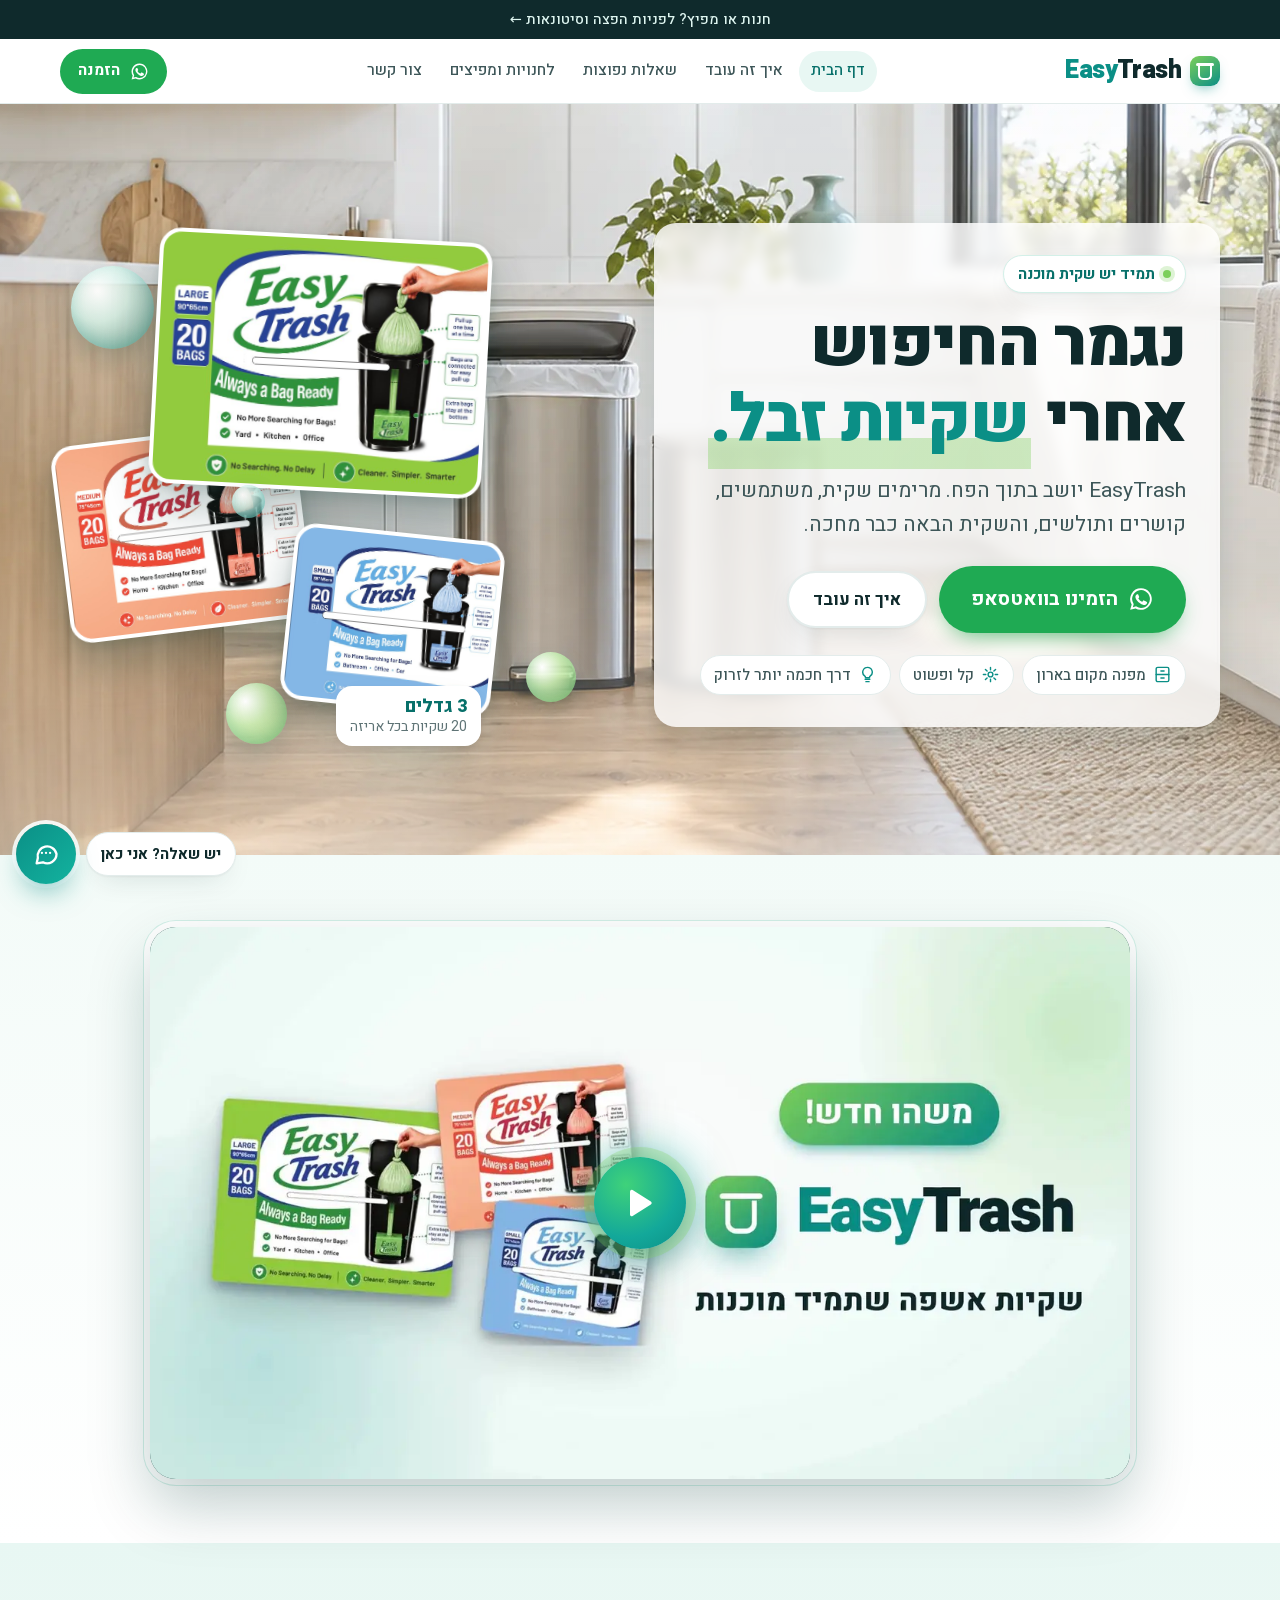
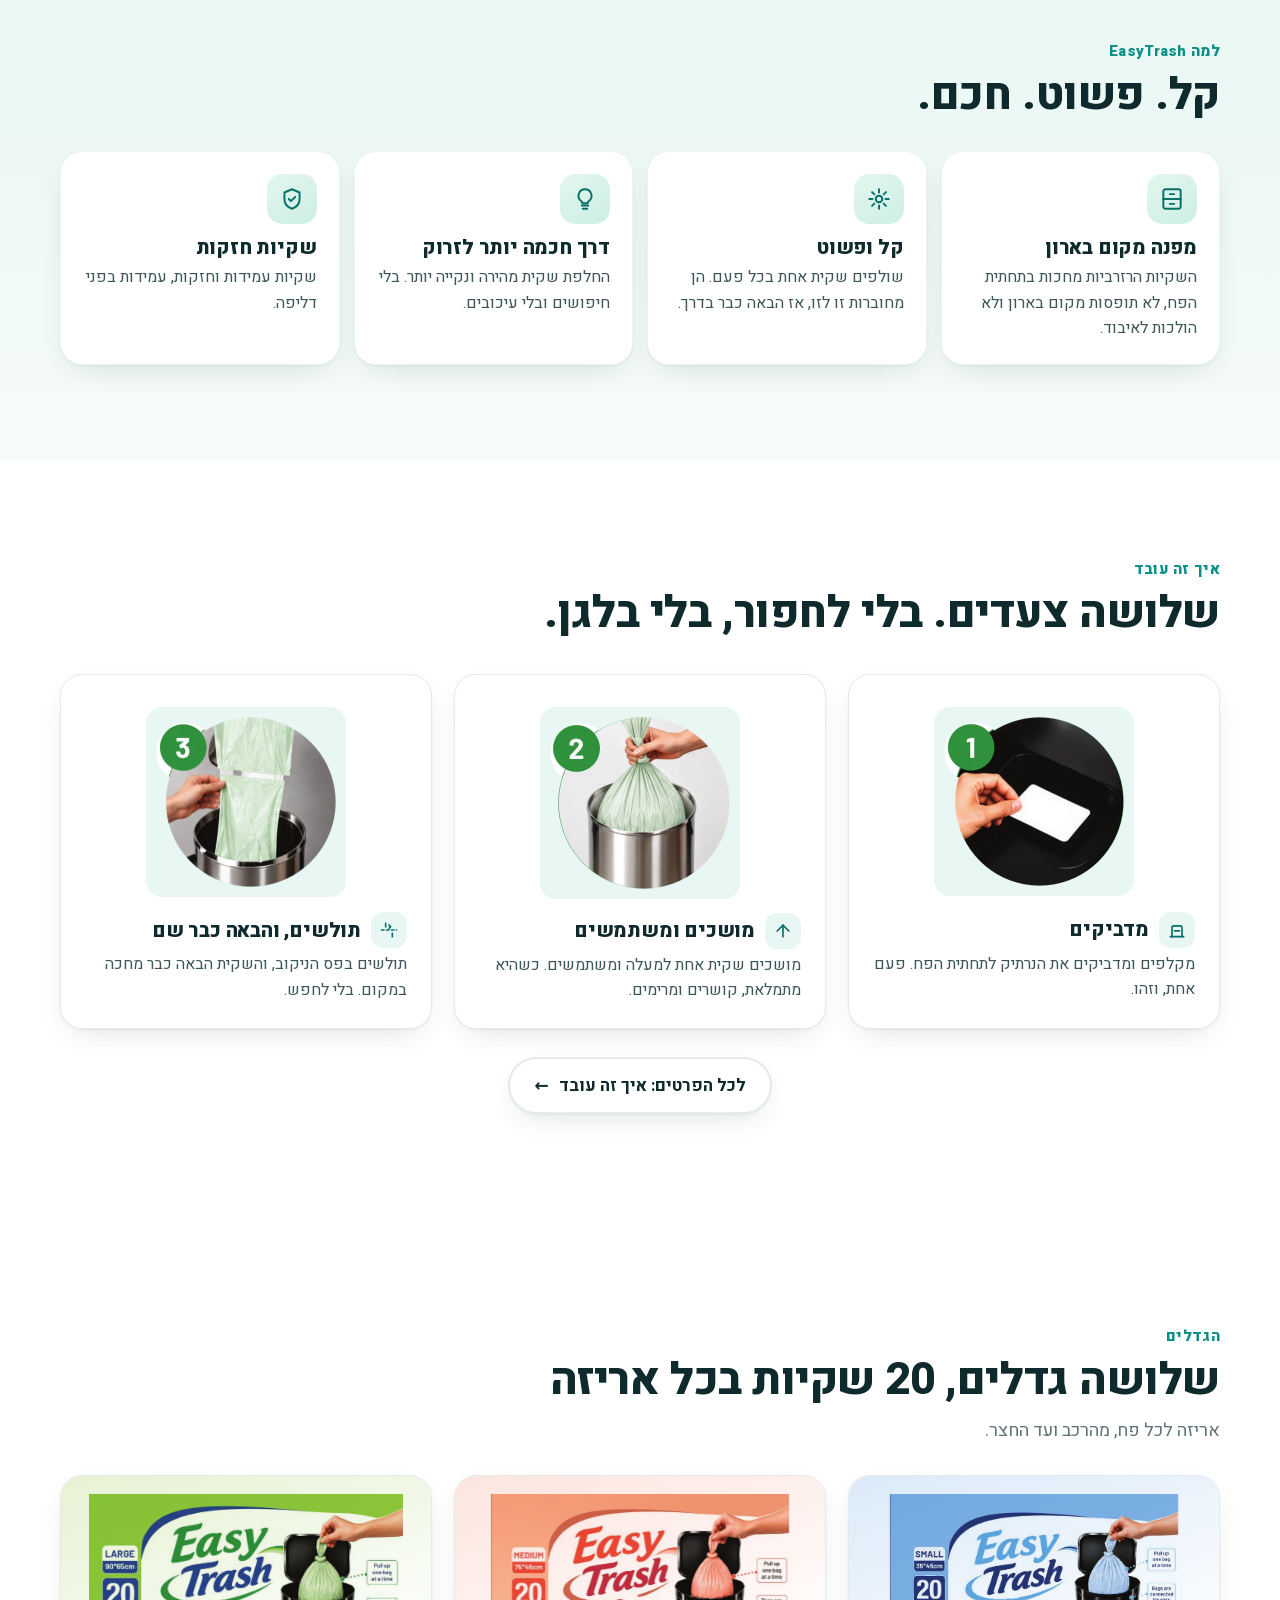
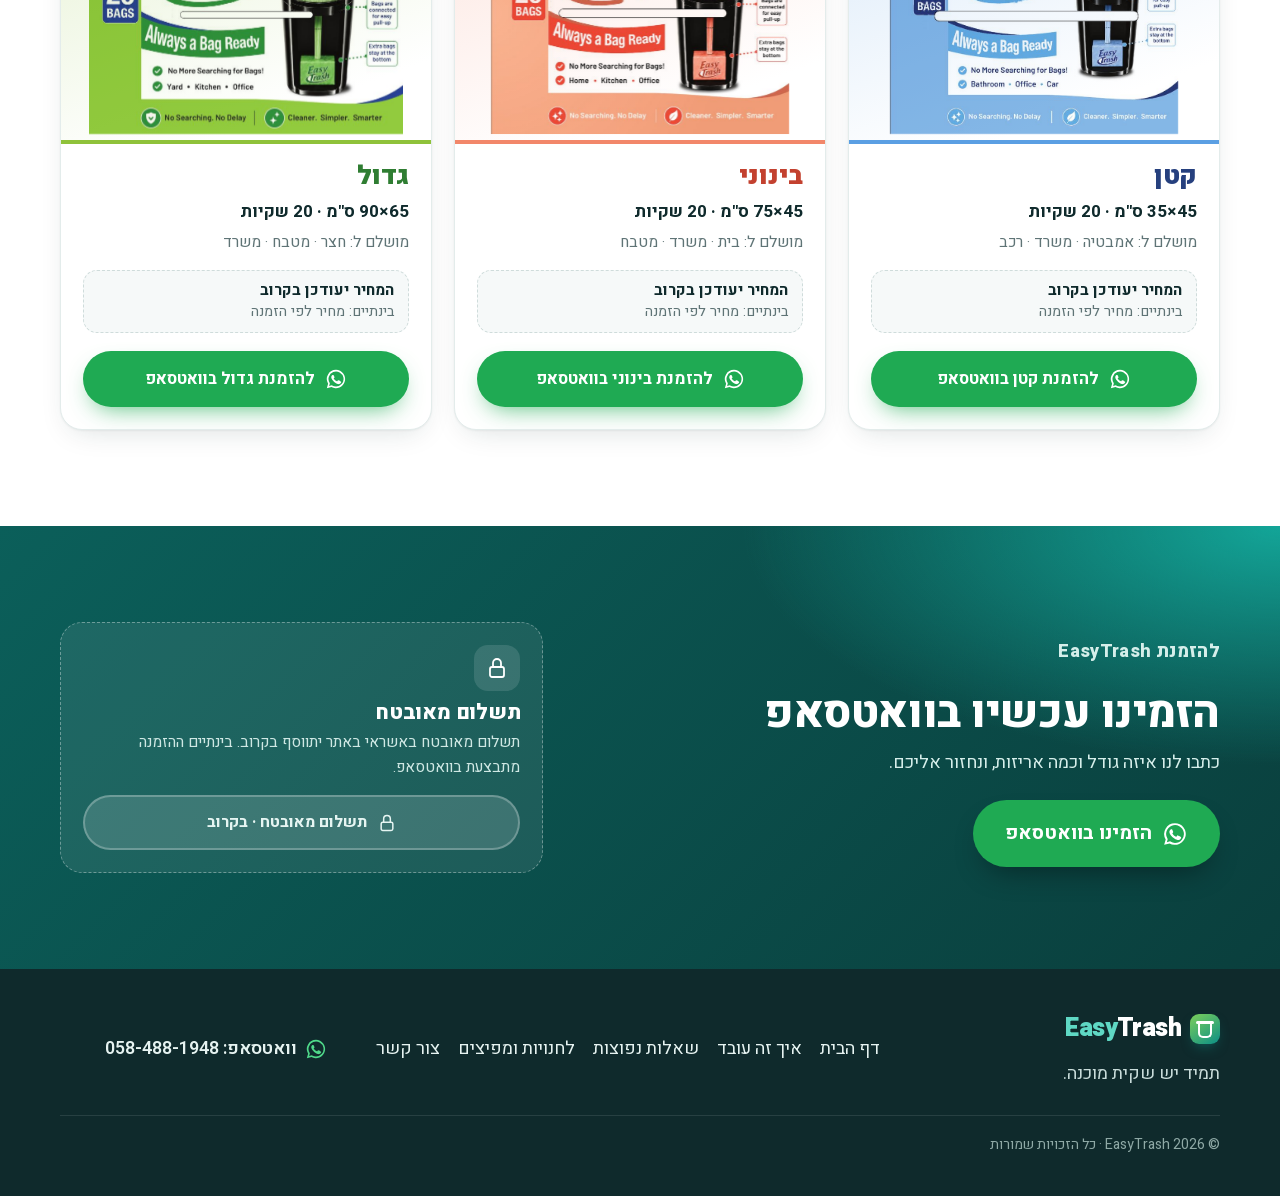
==== index.html @ 7f1847c8 "Mirror of easytrashbag.sites.tab.bot for easytrashbag.com" ====
<!doctype html>
<html lang="he" dir="rtl">
<head>
<meta charset="utf-8">
<meta name="viewport" content="width=device-width, initial-scale=1, viewport-fit=cover">
<title>EasyTrash | שקיות אשפה שתמיד מוכנות בתוך הפח</title>
<meta name="description" content="EasyTrash: נרתיק שנדבק לתחתית הפח ושומר את השקית הבאה מוכנה. מרימים, משתמשים, קושרים ותולשים, והבאה כבר מחכה. הזמנה בוואטסאפ.">
<meta name="theme-color" content="#0b8f86">
<meta property="og:type" content="website">
<meta property="og:locale" content="he_IL">
<meta property="og:site_name" content="EasyTrash">
<meta property="og:title" content="EasyTrash | שקיות אשפה שתמיד מוכנות בתוך הפח">
<meta property="og:description" content="EasyTrash: נרתיק שנדבק לתחתית הפח ושומר את השקית הבאה מוכנה. מרימים, משתמשים, קושרים ותולשים, והבאה כבר מחכה. הזמנה בוואטסאפ.">
<meta property="og:image" content="og.png">
<link rel="icon" href="img/favicon.png">
<link rel="preload" href="fonts/heebo-hebrew.woff2" as="font" type="font/woff2" crossorigin>
<link rel="stylesheet" href="styles.css">
<script src="script.js" defer></script>
</head>
<body>
<a class="skip" href="#main">דלגו לתוכן</a>
<div class="banner"><a href="wholesale.html">חנות או מפיץ? לפניות הפצה וסיטונאות <span aria-hidden="true">←</span></a></div>
<header class="top">
 <div class="wrap top-in">
  <a class="logo" href="index.html" aria-label="EasyTrash, לדף הבית"><span class="logo-mark" aria-hidden="true"></span><span class="logo-word"><span class="logo-easy">Easy</span><span class="logo-trash">Trash</span></span></a>
  <nav class="nav" id="site-nav" aria-label="ניווט ראשי"><a href="index.html" aria-current="page">דף הבית</a><a href="how.html">איך זה עובד</a><a href="faq.html">שאלות נפוצות</a><a href="wholesale.html">לחנויות ומפיצים</a><a href="contact.html">צור קשר</a></nav>
  <div class="top-actions">
   <a class="btn btn-wa btn-head" href="https://wa.me/972584881948?text=%D7%94%D7%99%D7%99%21%20%D7%90%D7%A0%D7%99%20%D7%A8%D7%95%D7%A6%D7%94%20%D7%9C%D7%94%D7%96%D7%9E%D7%99%D7%9F%20EasyTrash.%0A%D7%92%D7%95%D7%93%D7%9C%3A%20___%0A%D7%9B%D7%9E%D7%95%D7%AA%3A%20___" target="_blank" rel="noopener"><svg class="ico" viewBox="0 0 24 24" aria-hidden="true"><path fill="currentColor" d="M12 2a10 10 0 0 0-8.6 15.1L2 22l5-1.3A10 10 0 1 0 12 2Zm0 18.2a8.2 8.2 0 0 1-4.2-1.2l-.3-.2-3 .8.8-2.9-.2-.3A8.2 8.2 0 1 1 12 20.2Zm4.5-6.1c-.2-.1-1.5-.7-1.7-.8s-.4-.1-.6.1-.7.8-.8 1-.3.2-.5.1a6.7 6.7 0 0 1-3.3-2.9c-.3-.4.3-.4.7-1.3.1-.2 0-.3 0-.4l-.8-1.8c-.2-.5-.4-.4-.6-.4h-.5a1 1 0 0 0-.7.3 3 3 0 0 0-.9 2.2 5.2 5.2 0 0 0 1.1 2.7 11.8 11.8 0 0 0 4.5 4c1.7.7 2.3.8 3.2.6a2.7 2.7 0 0 0 1.8-1.3 2.2 2.2 0 0 0 .2-1.3c-.1-.1-.3-.2-.6-.3Z"/></svg><span>הזמנה</span></a>
   <button class="menu-btn" type="button" aria-controls="site-nav" aria-expanded="false" aria-label="תפריט"><svg class="lico" viewBox="0 0 24 24" fill="none" stroke="currentColor" stroke-width="2" stroke-linecap="round" stroke-linejoin="round" aria-hidden="true"><path d="M4 7h16M4 12h16M4 17h16"/></svg></button>
  </div>
 </div>
</header>
<main id="main">
<section class="hero">
 <div class="hero-bg" aria-hidden="true"></div>
 <div class="wrap hero-in">
  <div class="hero-copy">
   <p class="eyebrow"><span class="dot" aria-hidden="true"></span>תמיד יש שקית מוכנה</p>
   <h1>נגמר החיפוש אחרי <span class="hl">שקיות זבל.</span></h1>
   <p class="lead">EasyTrash יושב בתוך הפח. מרימים שקית, משתמשים, קושרים ותולשים, והשקית הבאה כבר מחכה.</p>
   <div class="cta-row">
    <a class="btn btn-wa btn-xl" href="https://wa.me/972584881948?text=%D7%94%D7%99%D7%99%21%20%D7%90%D7%A0%D7%99%20%D7%A8%D7%95%D7%A6%D7%94%20%D7%9C%D7%94%D7%96%D7%9E%D7%99%D7%9F%20EasyTrash.%0A%D7%92%D7%95%D7%93%D7%9C%3A%20___%0A%D7%9B%D7%9E%D7%95%D7%AA%3A%20___" target="_blank" rel="noopener"><svg class="ico" viewBox="0 0 24 24" aria-hidden="true"><path fill="currentColor" d="M12 2a10 10 0 0 0-8.6 15.1L2 22l5-1.3A10 10 0 1 0 12 2Zm0 18.2a8.2 8.2 0 0 1-4.2-1.2l-.3-.2-3 .8.8-2.9-.2-.3A8.2 8.2 0 1 1 12 20.2Zm4.5-6.1c-.2-.1-1.5-.7-1.7-.8s-.4-.1-.6.1-.7.8-.8 1-.3.2-.5.1a6.7 6.7 0 0 1-3.3-2.9c-.3-.4.3-.4.7-1.3.1-.2 0-.3 0-.4l-.8-1.8c-.2-.5-.4-.4-.6-.4h-.5a1 1 0 0 0-.7.3 3 3 0 0 0-.9 2.2 5.2 5.2 0 0 0 1.1 2.7 11.8 11.8 0 0 0 4.5 4c1.7.7 2.3.8 3.2.6a2.7 2.7 0 0 0 1.8-1.3 2.2 2.2 0 0 0 .2-1.3c-.1-.1-.3-.2-.6-.3Z"/></svg><span>הזמינו בוואטסאפ</span></a>
    <a class="btn btn-ghost" href="how.html">איך זה עובד</a>
   </div>
   <ul class="chips" aria-label="בקצרה">
    <li><svg class="lico" viewBox="0 0 24 24" fill="none" stroke="currentColor" stroke-width="1.8" stroke-linecap="round" stroke-linejoin="round" aria-hidden="true"><rect x="4" y="3" width="16" height="18" rx="2"/><path d="M4 12h16M10 7.5h4M10 16.5h4"/></svg>מפנה מקום בארון</li>
    <li><svg class="lico" viewBox="0 0 24 24" fill="none" stroke="currentColor" stroke-width="1.8" stroke-linecap="round" stroke-linejoin="round" aria-hidden="true"><path d="M12 3v3M12 18v3M3 12h3M18 12h3M5.6 5.6l2.1 2.1M16.3 16.3l2.1 2.1M5.6 18.4l2.1-2.1M16.3 7.7l2.1-2.1"/><circle cx="12" cy="12" r="3"/></svg>קל ופשוט</li>
    <li><svg class="lico" viewBox="0 0 24 24" fill="none" stroke="currentColor" stroke-width="1.8" stroke-linecap="round" stroke-linejoin="round" aria-hidden="true"><path d="M9 18h6M10 21h4"/><path d="M12 3a6 6 0 0 0-3.6 10.8c.7.5 1.1 1.3 1.1 2.2h5c0-.9.4-1.7 1.1-2.2A6 6 0 0 0 12 3Z"/></svg>דרך חכמה יותר לזרוק</li>
   </ul>
  </div>
  <figure class="hero-media hero-float">
   <span class="fb fb1" aria-hidden="true"></span><span class="fb fb2" aria-hidden="true"></span><span class="fb fb3" aria-hidden="true"></span><span class="fb fb4" aria-hidden="true"></span>
   <div class="fl fl-md"><img src="img/box-medium.jpg" width="760" height="611" alt="אריזת EasyTrash בגודל בינוני" fetchpriority="high"></div>
   <div class="fl fl-sm"><img src="img/box-small.jpg" width="760" height="632" alt="אריזת EasyTrash בגודל קטן" fetchpriority="high"></div>
   <div class="fl fl-lg"><img src="img/box-large.jpg" width="760" height="581" alt="אריזת EasyTrash בגודל גדול" fetchpriority="high"></div>
   <figcaption class="hero-tag fl-tag"><strong>3 גדלים</strong><span>20 שקיות בכל אריזה</span></figcaption>
  </figure>
 </div>
</section>
<section class="vid-sec" aria-label="סרטון EasyTrash">
 <div class="wrap">
  <!-- VIDEO SPOT: put the files at assets/easytrash-hero.mp4 (16:9, desktop) and assets/easytrash-vertical.mp4 (9:16, phone), or put full video URLs in data-src-wide / data-src-tall below. Until a file exists the poster + play button show and a tap does nothing. -->
  <div class="vid-frame" data-src-wide="assets/easytrash-hero.mp4" data-src-tall="assets/easytrash-vertical.mp4" data-poster-wide="img/video-poster.webp" data-poster-tall="img/video-poster-tall.webp">
   <picture class="vid-poster"><source media="(max-width: 700px)" srcset="img/video-poster-tall.webp"><img src="img/video-poster.webp" width="1280" height="720" alt="EasyTrash" loading="lazy"></picture>
   <button class="vid-play" type="button" aria-label="הפעלת הסרטון"><svg viewBox="0 0 24 24" aria-hidden="true"><path fill="currentColor" d="M8 5.5v13a1 1 0 0 0 1.5.86l10.4-6.5a1 1 0 0 0 0-1.72L9.5 4.64A1 1 0 0 0 8 5.5Z"/></svg></button>
  </div>
 </div>
</section>
<section id="why" class="sec sec-mint">
 <div class="wrap">
  <p class="kicker">למה EasyTrash</p>
  <h2>קל. פשוט. חכם.</h2>
  <div class="benefits">
   <article class="benefit"><span class="b-ico"><svg class="lico" viewBox="0 0 24 24" fill="none" stroke="currentColor" stroke-width="1.8" stroke-linecap="round" stroke-linejoin="round" aria-hidden="true"><rect x="4" y="3" width="16" height="18" rx="2"/><path d="M4 12h16M10 7.5h4M10 16.5h4"/></svg></span><h3>מפנה מקום בארון</h3><p>השקיות הרזרביות מחכות בתחתית הפח, לא תופסות מקום בארון ולא הולכות לאיבוד.</p></article>
   <article class="benefit"><span class="b-ico"><svg class="lico" viewBox="0 0 24 24" fill="none" stroke="currentColor" stroke-width="1.8" stroke-linecap="round" stroke-linejoin="round" aria-hidden="true"><path d="M12 3v3M12 18v3M3 12h3M18 12h3M5.6 5.6l2.1 2.1M16.3 16.3l2.1 2.1M5.6 18.4l2.1-2.1M16.3 7.7l2.1-2.1"/><circle cx="12" cy="12" r="3"/></svg></span><h3>קל ופשוט</h3><p>שולפים שקית אחת בכל פעם. הן מחוברות זו לזו, אז הבאה כבר בדרך.</p></article>
   <article class="benefit"><span class="b-ico"><svg class="lico" viewBox="0 0 24 24" fill="none" stroke="currentColor" stroke-width="1.8" stroke-linecap="round" stroke-linejoin="round" aria-hidden="true"><path d="M9 18h6M10 21h4"/><path d="M12 3a6 6 0 0 0-3.6 10.8c.7.5 1.1 1.3 1.1 2.2h5c0-.9.4-1.7 1.1-2.2A6 6 0 0 0 12 3Z"/></svg></span><h3>דרך חכמה יותר לזרוק</h3><p>החלפת שקית מהירה ונקייה יותר. בלי חיפושים ובלי עיכובים.</p></article>
   <article class="benefit"><span class="b-ico"><svg class="lico" viewBox="0 0 24 24" fill="none" stroke="currentColor" stroke-width="1.8" stroke-linecap="round" stroke-linejoin="round" aria-hidden="true"><path d="M12 3l7 3v6c0 4.5-3 7.6-7 9-4-1.4-7-4.5-7-9V6l7-3Z"/><path d="M9 12l2 2 4-4"/></svg></span><h3>שקיות חזקות</h3><p>שקיות עמידות וחזקות, עמידות בפני דליפה.</p></article>
  </div>
 </div>
</section>
<section id="how" class="sec">
 <div class="wrap">
  <p class="kicker">איך זה עובד</p>
  <h2>שלושה צעדים. בלי לחפור, בלי בלגן.</h2>
  <ol class="steps">
   <li class="step"><img src="img/step1.webp" width="180" height="172" alt="" loading="lazy"><h3><span class="step-icon"><svg class="lico" viewBox="0 0 24 24" fill="none" stroke="currentColor" stroke-width="2" stroke-linecap="round" stroke-linejoin="round" aria-hidden="true"><path d="M4 20h16"/><path d="M6 20V9a2 2 0 0 1 2-2h8a2 2 0 0 1 2 2v11"/><path d="M9 13h6"/></svg></span>מדביקים</h3><p>מקלפים ומדביקים את הנרתיק לתחתית הפח. פעם אחת, וזהו.</p></li>
   <li class="step"><img src="img/step2.webp" width="180" height="172" alt="" loading="lazy"><h3><span class="step-icon"><svg class="lico" viewBox="0 0 24 24" fill="none" stroke="currentColor" stroke-width="2" stroke-linecap="round" stroke-linejoin="round" aria-hidden="true"><path d="M12 19V5"/><path d="m5 12 7-7 7 7"/></svg></span>מושכים ומשתמשים</h3><p>מושכים שקית אחת למעלה ומשתמשים. כשהיא מתמלאת, קושרים ומרימים.</p></li>
   <li class="step"><img src="img/step3.webp" width="180" height="172" alt="" loading="lazy"><h3><span class="step-icon"><svg class="lico" viewBox="0 0 24 24" fill="none" stroke="currentColor" stroke-width="2" stroke-linecap="round" stroke-linejoin="round" aria-hidden="true"><path d="M3 12h3m3 0h3m3 0h3m3 0h0"/><path d="M8 4v4M16 16v4"/><path d="M12 6l2 2-2 2"/></svg></span>תולשים, והבאה כבר שם</h3><p>תולשים בפס הניקוב, והשקית הבאה כבר מחכה במקום. בלי לחפש.</p></li>
  </ol>
  <p class="more"><a class="btn btn-ghost" href="how.html">לכל הפרטים: איך זה עובד <span aria-hidden="true">←</span></a></p>
 </div>
</section>
<section id="sizes" class="sec">
 <div class="wrap">
  <p class="kicker">הגדלים</p>
  <h2>שלושה גדלים, 20 שקיות בכל אריזה</h2>
  <p class="sub">אריזה לכל פח, מהרכב ועד החצר.</p>
  <div class="sizes">
   <article class="size" style="--c1:#5b9fe3;--c2:#26407e">
    <div class="size-img"><img src="img/box-small.jpg" width="760" height="632" alt="אריזת EasyTrash בגודל קטן" loading="lazy"></div>
    <div class="size-body">
     <h3>קטן</h3>
     <p class="dims"><bdi dir="ltr">35×45</bdi> ס"מ <span aria-hidden="true">·</span> 20 שקיות</p>
     <p class="uses">מושלם ל: אמבטיה · משרד · רכב</p>
     <p class="price"><span class="price-soon">המחיר יעודכן בקרוב</span><span class="price-now">בינתיים: מחיר לפי הזמנה</span></p>
     <a class="btn btn-wa btn-block" href="https://wa.me/972584881948?text=%D7%94%D7%99%D7%99%21%20%D7%90%D7%A0%D7%99%20%D7%A8%D7%95%D7%A6%D7%94%20%D7%9C%D7%94%D7%96%D7%9E%D7%99%D7%9F%20EasyTrash%20%D7%91%D7%92%D7%95%D7%93%D7%9C%20%D7%A7%D7%98%D7%9F%20%2835%C3%9745%20%D7%A1%22%D7%9E%29.%0A%D7%9B%D7%9E%D7%95%D7%AA%3A%20___" target="_blank" rel="noopener"><svg class="ico" viewBox="0 0 24 24" aria-hidden="true"><path fill="currentColor" d="M12 2a10 10 0 0 0-8.6 15.1L2 22l5-1.3A10 10 0 1 0 12 2Zm0 18.2a8.2 8.2 0 0 1-4.2-1.2l-.3-.2-3 .8.8-2.9-.2-.3A8.2 8.2 0 1 1 12 20.2Zm4.5-6.1c-.2-.1-1.5-.7-1.7-.8s-.4-.1-.6.1-.7.8-.8 1-.3.2-.5.1a6.7 6.7 0 0 1-3.3-2.9c-.3-.4.3-.4.7-1.3.1-.2 0-.3 0-.4l-.8-1.8c-.2-.5-.4-.4-.6-.4h-.5a1 1 0 0 0-.7.3 3 3 0 0 0-.9 2.2 5.2 5.2 0 0 0 1.1 2.7 11.8 11.8 0 0 0 4.5 4c1.7.7 2.3.8 3.2.6a2.7 2.7 0 0 0 1.8-1.3 2.2 2.2 0 0 0 .2-1.3c-.1-.1-.3-.2-.6-.3Z"/></svg><span>להזמנת קטן בוואטסאפ</span></a>
    </div>
   </article>
   <article class="size" style="--c1:#f2876a;--c2:#c3412f">
    <div class="size-img"><img src="img/box-medium.jpg" width="760" height="611" alt="אריזת EasyTrash בגודל בינוני" loading="lazy"></div>
    <div class="size-body">
     <h3>בינוני</h3>
     <p class="dims"><bdi dir="ltr">75×45</bdi> ס"מ <span aria-hidden="true">·</span> 20 שקיות</p>
     <p class="uses">מושלם ל: בית · משרד · מטבח</p>
     <p class="price"><span class="price-soon">המחיר יעודכן בקרוב</span><span class="price-now">בינתיים: מחיר לפי הזמנה</span></p>
     <a class="btn btn-wa btn-block" href="https://wa.me/972584881948?text=%D7%94%D7%99%D7%99%21%20%D7%90%D7%A0%D7%99%20%D7%A8%D7%95%D7%A6%D7%94%20%D7%9C%D7%94%D7%96%D7%9E%D7%99%D7%9F%20EasyTrash%20%D7%91%D7%92%D7%95%D7%93%D7%9C%20%D7%91%D7%99%D7%A0%D7%95%D7%A0%D7%99%20%2875%C3%9745%20%D7%A1%22%D7%9E%29.%0A%D7%9B%D7%9E%D7%95%D7%AA%3A%20___" target="_blank" rel="noopener"><svg class="ico" viewBox="0 0 24 24" aria-hidden="true"><path fill="currentColor" d="M12 2a10 10 0 0 0-8.6 15.1L2 22l5-1.3A10 10 0 1 0 12 2Zm0 18.2a8.2 8.2 0 0 1-4.2-1.2l-.3-.2-3 .8.8-2.9-.2-.3A8.2 8.2 0 1 1 12 20.2Zm4.5-6.1c-.2-.1-1.5-.7-1.7-.8s-.4-.1-.6.1-.7.8-.8 1-.3.2-.5.1a6.7 6.7 0 0 1-3.3-2.9c-.3-.4.3-.4.7-1.3.1-.2 0-.3 0-.4l-.8-1.8c-.2-.5-.4-.4-.6-.4h-.5a1 1 0 0 0-.7.3 3 3 0 0 0-.9 2.2 5.2 5.2 0 0 0 1.1 2.7 11.8 11.8 0 0 0 4.5 4c1.7.7 2.3.8 3.2.6a2.7 2.7 0 0 0 1.8-1.3 2.2 2.2 0 0 0 .2-1.3c-.1-.1-.3-.2-.6-.3Z"/></svg><span>להזמנת בינוני בוואטסאפ</span></a>
    </div>
   </article>
   <article class="size" style="--c1:#8fc23a;--c2:#2f7d32">
    <div class="size-img"><img src="img/box-large.jpg" width="760" height="581" alt="אריזת EasyTrash בגודל גדול" loading="lazy"></div>
    <div class="size-body">
     <h3>גדול</h3>
     <p class="dims"><bdi dir="ltr">90×65</bdi> ס"מ <span aria-hidden="true">·</span> 20 שקיות</p>
     <p class="uses">מושלם ל: חצר · מטבח · משרד</p>
     <p class="price"><span class="price-soon">המחיר יעודכן בקרוב</span><span class="price-now">בינתיים: מחיר לפי הזמנה</span></p>
     <a class="btn btn-wa btn-block" href="https://wa.me/972584881948?text=%D7%94%D7%99%D7%99%21%20%D7%90%D7%A0%D7%99%20%D7%A8%D7%95%D7%A6%D7%94%20%D7%9C%D7%94%D7%96%D7%9E%D7%99%D7%9F%20EasyTrash%20%D7%91%D7%92%D7%95%D7%93%D7%9C%20%D7%92%D7%93%D7%95%D7%9C%20%2890%C3%9765%20%D7%A1%22%D7%9E%29.%0A%D7%9B%D7%9E%D7%95%D7%AA%3A%20___" target="_blank" rel="noopener"><svg class="ico" viewBox="0 0 24 24" aria-hidden="true"><path fill="currentColor" d="M12 2a10 10 0 0 0-8.6 15.1L2 22l5-1.3A10 10 0 1 0 12 2Zm0 18.2a8.2 8.2 0 0 1-4.2-1.2l-.3-.2-3 .8.8-2.9-.2-.3A8.2 8.2 0 1 1 12 20.2Zm4.5-6.1c-.2-.1-1.5-.7-1.7-.8s-.4-.1-.6.1-.7.8-.8 1-.3.2-.5.1a6.7 6.7 0 0 1-3.3-2.9c-.3-.4.3-.4.7-1.3.1-.2 0-.3 0-.4l-.8-1.8c-.2-.5-.4-.4-.6-.4h-.5a1 1 0 0 0-.7.3 3 3 0 0 0-.9 2.2 5.2 5.2 0 0 0 1.1 2.7 11.8 11.8 0 0 0 4.5 4c1.7.7 2.3.8 3.2.6a2.7 2.7 0 0 0 1.8-1.3 2.2 2.2 0 0 0 .2-1.3c-.1-.1-.3-.2-.6-.3Z"/></svg><span>להזמנת גדול בוואטסאפ</span></a>
    </div>
   </article>
  </div>
 </div>
</section>
<section id="order" class="sec sec-order">
 <div class="wrap order-in">
  <div class="order-copy">
   <p class="kicker kicker-light">להזמנת EasyTrash</p>
   <h2>הזמינו עכשיו בוואטסאפ</h2>
   <p>כתבו לנו איזה גודל וכמה אריזות, ונחזור אליכם.</p>
   <a class="btn btn-wa btn-xl btn-on-dark" href="https://wa.me/972584881948?text=%D7%94%D7%99%D7%99%21%20%D7%90%D7%A0%D7%99%20%D7%A8%D7%95%D7%A6%D7%94%20%D7%9C%D7%94%D7%96%D7%9E%D7%99%D7%9F%20EasyTrash.%0A%D7%92%D7%95%D7%93%D7%9C%3A%20___%0A%D7%9B%D7%9E%D7%95%D7%AA%3A%20___" target="_blank" rel="noopener"><svg class="ico" viewBox="0 0 24 24" aria-hidden="true"><path fill="currentColor" d="M12 2a10 10 0 0 0-8.6 15.1L2 22l5-1.3A10 10 0 1 0 12 2Zm0 18.2a8.2 8.2 0 0 1-4.2-1.2l-.3-.2-3 .8.8-2.9-.2-.3A8.2 8.2 0 1 1 12 20.2Zm4.5-6.1c-.2-.1-1.5-.7-1.7-.8s-.4-.1-.6.1-.7.8-.8 1-.3.2-.5.1a6.7 6.7 0 0 1-3.3-2.9c-.3-.4.3-.4.7-1.3.1-.2 0-.3 0-.4l-.8-1.8c-.2-.5-.4-.4-.6-.4h-.5a1 1 0 0 0-.7.3 3 3 0 0 0-.9 2.2 5.2 5.2 0 0 0 1.1 2.7 11.8 11.8 0 0 0 4.5 4c1.7.7 2.3.8 3.2.6a2.7 2.7 0 0 0 1.8-1.3 2.2 2.2 0 0 0 .2-1.3c-.1-.1-.3-.2-.6-.3Z"/></svg><span>הזמינו בוואטסאפ</span></a>
  </div>
  <!-- PAYMENT PLACEHOLDER: replace this card with the Israeli payment provider's secure checkout button/link when connected -->
  <aside class="pay-card" id="secure-payment" data-payment-placeholder="true" aria-label="תשלום מאובטח">
   <span class="pay-ico"><svg class="lico" viewBox="0 0 24 24" fill="none" stroke="currentColor" stroke-width="1.8" stroke-linecap="round" stroke-linejoin="round" aria-hidden="true"><rect x="5" y="11" width="14" height="10" rx="2"/><path d="M8 11V7a4 4 0 0 1 8 0v4"/></svg></span>
   <h3>תשלום מאובטח</h3>
   <p>תשלום מאובטח באשראי באתר יתווסף בקרוב. בינתיים ההזמנה מתבצעת בוואטסאפ.</p>
   <span class="btn btn-pay" role="button" aria-disabled="true"><svg class="lico" viewBox="0 0 24 24" fill="none" stroke="currentColor" stroke-width="1.8" stroke-linecap="round" stroke-linejoin="round" aria-hidden="true"><rect x="5" y="11" width="14" height="10" rx="2"/><path d="M8 11V7a4 4 0 0 1 8 0v4"/></svg><span>תשלום מאובטח · בקרוב</span></span>
  </aside>
 </div>
</section>
</main>
<footer class="foot">
 <div class="wrap foot-in">
  <div>
   <a class="logo logo-foot" href="index.html" aria-label="EasyTrash"><span class="logo-mark" aria-hidden="true"></span><span class="logo-word"><span class="logo-easy">Easy</span><span class="logo-trash">Trash</span></span></a>
   <p>תמיד יש שקית מוכנה.</p>
  </div>
  <nav class="foot-nav" aria-label="ניווט תחתון"><a href="index.html">דף הבית</a><a href="how.html">איך זה עובד</a><a href="faq.html">שאלות נפוצות</a><a href="wholesale.html">לחנויות ומפיצים</a><a href="contact.html">צור קשר</a></nav>
  <p class="foot-wa"><a href="https://wa.me/972584881948?text=%D7%94%D7%99%D7%99%21%20%D7%99%D7%A9%20%D7%9C%D7%99%20%D7%A9%D7%90%D7%9C%D7%94%20%D7%A2%D7%9C%20EasyTrash" target="_blank" rel="noopener"><svg class="ico" viewBox="0 0 24 24" aria-hidden="true"><path fill="currentColor" d="M12 2a10 10 0 0 0-8.6 15.1L2 22l5-1.3A10 10 0 1 0 12 2Zm0 18.2a8.2 8.2 0 0 1-4.2-1.2l-.3-.2-3 .8.8-2.9-.2-.3A8.2 8.2 0 1 1 12 20.2Zm4.5-6.1c-.2-.1-1.5-.7-1.7-.8s-.4-.1-.6.1-.7.8-.8 1-.3.2-.5.1a6.7 6.7 0 0 1-3.3-2.9c-.3-.4.3-.4.7-1.3.1-.2 0-.3 0-.4l-.8-1.8c-.2-.5-.4-.4-.6-.4h-.5a1 1 0 0 0-.7.3 3 3 0 0 0-.9 2.2 5.2 5.2 0 0 0 1.1 2.7 11.8 11.8 0 0 0 4.5 4c1.7.7 2.3.8 3.2.6a2.7 2.7 0 0 0 1.8-1.3 2.2 2.2 0 0 0 .2-1.3c-.1-.1-.3-.2-.6-.3Z"/></svg><span>וואטסאפ: <bdi dir="ltr">058-488-1948</bdi></span></a></p>
 </div>
 <p class="wrap copy">© <span data-year>2026</span> EasyTrash · כל הזכויות שמורות</p>
</footer>
<div class="chat" id="chat" data-wa-number="972584881948">
 <button class="chat-launch" type="button" aria-controls="chat-panel" aria-expanded="false"><span class="chat-tease">יש שאלה? אני כאן</span><span class="chat-fab"><svg class="lico" viewBox="0 0 24 24" fill="none" stroke="currentColor" stroke-width="2" stroke-linecap="round" stroke-linejoin="round" aria-hidden="true"><path d="M21 12a8 8 0 0 1-11.6 7.1L4 20l1-4.6A8 8 0 1 1 21 12Z"/><path d="M8.5 11h.01M12 11h.01M15.5 11h.01"/></svg></span></button>
 <section class="chat-panel" id="chat-panel" role="dialog" aria-label="צ׳אט עם העוזר של EasyTrash" hidden>
  <div class="chat-head"><span class="chat-av" aria-hidden="true"><svg class="lico" viewBox="0 0 24 24" fill="none" stroke="currentColor" stroke-width="2" stroke-linecap="round" stroke-linejoin="round" aria-hidden="true"><path d="M21 12a8 8 0 0 1-11.6 7.1L4 20l1-4.6A8 8 0 1 1 21 12Z"/><path d="M8.5 11h.01M12 11h.01M15.5 11h.01"/></svg></span><div><strong>העוזר של EasyTrash</strong><small>בוט אוטומטי · עונה לפי המידע באתר</small></div><button class="chat-close" type="button" aria-label="סגירת הצ׳אט"><svg class="lico" viewBox="0 0 24 24" fill="none" stroke="currentColor" stroke-width="2" stroke-linecap="round" stroke-linejoin="round" aria-hidden="true"><path d="M18 6 6 18M6 6l12 12"/></svg></button></div>
  <div class="chat-log" aria-live="polite"></div>
  <div class="chat-chips" aria-label="שאלות מהירות"></div>
  <form class="chat-form"><label class="sr" for="chat-in">כתבו שאלה</label><input id="chat-in" autocomplete="off" placeholder="כתבו שאלה…" maxlength="200"><button type="submit" aria-label="שליחה"><svg class="lico" viewBox="0 0 24 24" fill="none" stroke="currentColor" stroke-width="2" stroke-linecap="round" stroke-linejoin="round" aria-hidden="true"><path d="m22 2-7 20-4-9-9-4Z"/><path d="M22 2 11 13"/></svg></button></form>
  <a class="chat-wa" href="https://wa.me/972584881948?text=%D7%94%D7%99%D7%99%21%20%D7%99%D7%A9%20%D7%9C%D7%99%20%D7%A9%D7%90%D7%9C%D7%94%20%D7%A2%D7%9C%20EasyTrash" target="_blank" rel="noopener"><svg class="ico" viewBox="0 0 24 24" aria-hidden="true"><path fill="currentColor" d="M12 2a10 10 0 0 0-8.6 15.1L2 22l5-1.3A10 10 0 1 0 12 2Zm0 18.2a8.2 8.2 0 0 1-4.2-1.2l-.3-.2-3 .8.8-2.9-.2-.3A8.2 8.2 0 1 1 12 20.2Zm4.5-6.1c-.2-.1-1.5-.7-1.7-.8s-.4-.1-.6.1-.7.8-.8 1-.3.2-.5.1a6.7 6.7 0 0 1-3.3-2.9c-.3-.4.3-.4.7-1.3.1-.2 0-.3 0-.4l-.8-1.8c-.2-.5-.4-.4-.6-.4h-.5a1 1 0 0 0-.7.3 3 3 0 0 0-.9 2.2 5.2 5.2 0 0 0 1.1 2.7 11.8 11.8 0 0 0 4.5 4c1.7.7 2.3.8 3.2.6a2.7 2.7 0 0 0 1.8-1.3 2.2 2.2 0 0 0 .2-1.3c-.1-.1-.3-.2-.6-.3Z"/></svg><span>לדבר עם נציג בוואטסאפ</span></a>
 </section>
</div>
</body>
</html>
---- styles.css ----
@font-face{font-family:'Heebo';font-style:normal;font-weight:100 900;font-display:swap;src:url(fonts/heebo-hebrew.woff2) format('woff2');unicode-range:U+0307-0308, U+0590-05FF, U+200C-2010, U+20AA, U+25CC, U+FB1D-FB4F;}
@font-face{font-family:'Heebo';font-style:normal;font-weight:100 900;font-display:swap;src:url(fonts/heebo-latin.woff2) format('woff2');unicode-range:U+0000-00FF, U+0131, U+0152-0153, U+02BB-02BC, U+02C6, U+02DA, U+02DC, U+0304, U+0308, U+0329, U+2000-206F, U+20AC, U+2122, U+2191, U+2193, U+2212, U+2215, U+FEFF, U+FFFD;}

:root{--ink:#0f2a2c;--ink2:#3d5658;--muted:#5f7476;--teal:#0b8f86;--teal-d:#07706a;--mint:#e8f7f3;--mint2:#d3f0e8;--lime:#7ccf5a;--wa:#1faa53;--wa-d:#168a43;--line:#e3eceb;--bg:#fff;--r:22px;--sh:0 1px 2px rgba(15,42,44,.05),0 10px 30px -12px rgba(15,42,44,.18);--sh-lg:0 2px 6px rgba(15,42,44,.06),0 30px 60px -24px rgba(11,143,134,.35)}
*{box-sizing:border-box}
html{-webkit-text-size-adjust:100%;scroll-behavior:smooth;scroll-padding-top:80px}
body{margin:0;font-family:"Heebo",system-ui,-apple-system,"Segoe UI",Arial,sans-serif;color:var(--ink);background:var(--bg);line-height:1.6;font-size:17px;overflow-x:hidden;-webkit-font-smoothing:antialiased}
img{max-width:100%;height:auto;display:block}
a{color:var(--teal-d)}
h1,h2,h3{line-height:1.15;margin:0;letter-spacing:-.01em}
.wrap{width:min(1160px,100% - 40px);margin-inline:auto}
.narrow{width:min(780px,100% - 40px)}
.skip{position:absolute;inset-inline-start:-999px;top:0;background:#fff;padding:10px 14px;z-index:60;border-radius:8px}
.skip:focus{inset-inline-start:10px;top:10px}
:focus-visible{outline:3px solid #ffb703;outline-offset:3px;border-radius:8px}
.ico{width:22px;height:22px;flex:none}
.lico{width:24px;height:24px;flex:none}

/* banner + header */
.banner{background:var(--ink);text-align:center;font-size:14.5px}
.banner a{color:#dff6f1;display:block;padding:8px 14px;text-decoration:none;font-weight:500}
.banner a:hover{color:#fff;text-decoration:underline}
.top{position:sticky;top:0;z-index:30;background:rgba(255,255,255,.9);-webkit-backdrop-filter:saturate(1.6) blur(12px);backdrop-filter:saturate(1.6) blur(12px);border-bottom:1px solid var(--line)}
.top-in{display:flex;align-items:center;justify-content:space-between;gap:14px;min-height:64px}
.logo{display:inline-flex;align-items:center;gap:9px;text-decoration:none;font-weight:900;font-size:25px;letter-spacing:-.6px}
.logo-word{direction:ltr;unicode-bidi:isolate}
.logo-easy{color:var(--teal)}.logo-trash{color:var(--ink)}
.logo-mark{width:30px;height:30px;border-radius:9px;background:linear-gradient(145deg,var(--lime),var(--teal));position:relative;box-shadow:0 6px 14px -6px rgba(11,143,134,.7)}
.logo-mark::before{content:"";position:absolute;inset:9px 8px 6px;border:2.5px solid #fff;border-top:0;border-radius:0 0 5px 5px}
.logo-mark::after{content:"";position:absolute;left:6px;right:6px;top:7px;height:2.5px;background:#fff;border-radius:2px}
.nav{display:none;gap:4px}
.nav a{color:var(--ink2);text-decoration:none;font-weight:500;font-size:15.5px;padding:8px 12px;border-radius:999px}
.nav a:hover{background:var(--mint);color:var(--ink)}

/* buttons */
.btn{display:inline-flex;align-items:center;justify-content:center;gap:10px;font:inherit;font-weight:700;font-size:17px;text-decoration:none;border-radius:999px;padding:13px 24px;min-height:50px;border:2px solid transparent;cursor:pointer;transition:transform .15s ease,box-shadow .15s ease,background .15s ease}
.btn:active{transform:translateY(1px)}
.btn-wa{background:var(--wa);color:#fff;box-shadow:0 10px 24px -10px rgba(31,170,83,.8)}
.btn-wa:hover{background:var(--wa-d);transform:translateY(-1px)}
.btn-xl{font-size:19.5px;padding:16px 30px;min-height:60px}
.btn-xl .ico{width:26px;height:26px}
.btn-head{padding:8px 16px;min-height:42px;font-size:15.5px;box-shadow:none}
.btn-head .ico{width:19px;height:19px}
.btn-ghost{background:#fff;color:var(--ink);border-color:var(--line);box-shadow:var(--sh)}
.btn-ghost:hover{border-color:var(--teal);color:var(--teal-d)}
.btn-block{display:flex;width:100%}
.btn-on-dark{box-shadow:0 14px 30px -12px rgba(0,0,0,.45)}

/* hero */
.hero{position:relative;overflow:hidden;padding:34px 0 46px;isolation:isolate}
.hero-bg{position:absolute;inset:0;z-index:-1;background:
 radial-gradient(60% 50% at 85% 0%,#d6f3ea 0%,rgba(214,243,234,0) 70%),
 radial-gradient(50% 45% at 0% 100%,#e4f4fb 0%,rgba(228,244,251,0) 70%),
 linear-gradient(180deg,#f6fcfa 0%,#fff 100%)}
.hero-bg::after{content:"";position:absolute;inset:0;opacity:.55;background-image:linear-gradient(rgba(11,143,134,.07) 1px,transparent 1px),linear-gradient(90deg,rgba(11,143,134,.07) 1px,transparent 1px);background-size:44px 44px;-webkit-mask-image:linear-gradient(180deg,#000 0%,transparent 75%);mask-image:linear-gradient(180deg,#000 0%,transparent 75%)}
.hero-in{display:grid;grid-template-columns:1fr;gap:26px;align-items:center}
.eyebrow{display:inline-flex;align-items:center;gap:8px;margin:0 0 14px;background:#fff;border:1px solid var(--mint2);color:var(--teal-d);font-weight:700;font-size:15px;padding:6px 14px;border-radius:999px;box-shadow:var(--sh)}
.dot{width:8px;height:8px;border-radius:50%;background:var(--lime);box-shadow:0 0 0 4px rgba(124,207,90,.25)}
h1{font-size:clamp(38px,10.5vw,66px);font-weight:900;letter-spacing:-.02em}
.hl{color:var(--teal);background:linear-gradient(transparent 68%,rgba(124,207,90,.35) 68%);padding-inline:2px;-webkit-box-decoration-break:clone;box-decoration-break:clone}
.lead{font-size:clamp(18px,4.6vw,21px);color:var(--ink2);margin:16px 0 24px;max-width:34em}
.cta-row{display:flex;flex-wrap:wrap;gap:12px;align-items:center}
.cta-row .btn-xl{flex:1 1 100%}
.cta-row .btn-ghost{flex:1 1 100%}
.chips{list-style:none;padding:0;margin:22px 0 0;display:flex;flex-wrap:wrap;gap:8px}
.chips li{display:inline-flex;align-items:center;gap:7px;background:#fff;border:1px solid var(--line);border-radius:999px;padding:7px 13px;font-size:15px;font-weight:500;color:var(--ink2)}
.chips .lico{width:19px;height:19px;color:var(--teal)}
.hero-media{position:relative;margin:0;padding:10px 0 0}
.hero-disc{position:absolute;inset:6% 4% 2%;border-radius:46% 54% 50% 50%/55% 50% 50% 45%;background:radial-gradient(circle at 50% 45%,#fff 0%,#e9f8f3 55%,#d2efe6 100%);box-shadow:inset 0 -20px 50px rgba(11,143,134,.08);z-index:0}
.hero-media picture{position:relative;z-index:1;display:block}
.hero-media img{filter:drop-shadow(0 24px 28px rgba(15,42,44,.22));margin-inline:auto}
.hero-tag{position:absolute;z-index:2;inset-inline-start:2%;bottom:4%;background:#fff;border-radius:16px;padding:10px 14px;box-shadow:var(--sh-lg);display:flex;flex-direction:column;line-height:1.25}
.hero-tag strong{font-size:18px;font-weight:800;color:var(--teal-d)}
.hero-tag span{font-size:14px;color:var(--muted)}

/* sections */
.sec{padding:64px 0}
.sec-mint{background:linear-gradient(180deg,var(--mint) 0%,#f5fbf9 100%)}
.kicker{margin:0 0 8px;color:var(--teal);font-weight:800;font-size:15px;letter-spacing:.02em}
.kicker-light{color:#9ff0d9}
h2{font-size:clamp(29px,7vw,44px);font-weight:800}
.sub{color:var(--muted);margin:10px 0 0;font-size:18px}

/* steps */
.steps{list-style:none;padding:0;margin:34px 0 0;display:grid;gap:16px;counter-reset:s}
.step{background:#fff;border:1px solid var(--line);border-radius:var(--r);padding:20px 20px 22px;box-shadow:var(--sh);display:grid;grid-template-columns:96px 1fr;grid-template-areas:"img t" "img p";column-gap:16px;align-items:center}
.step img{grid-area:img;width:96px;border-radius:16px;background:var(--mint);padding:6px}
.step-top{grid-area:top;display:flex;align-items:center;gap:8px;margin-bottom:4px}
.step-n{width:30px;height:30px;border-radius:50%;background:var(--teal);color:#fff;font-weight:800;display:grid;place-items:center;font-size:15px}
.step-ico{color:var(--teal)}
.step h3{grid-area:t;font-size:20px;font-weight:800;margin:0 0 4px;align-self:end}
.step p{align-self:start}
.step p{grid-area:p;margin:0;color:var(--ink2);font-size:16px}

/* benefits */
.benefits{display:grid;gap:14px;margin-top:30px}
.benefit{background:#fff;border-radius:var(--r);padding:22px;box-shadow:var(--sh);border:1px solid rgba(11,143,134,.08)}
.b-ico{width:50px;height:50px;border-radius:15px;display:grid;place-items:center;background:linear-gradient(145deg,#e3f7ee,#cdeee4);color:var(--teal-d);margin-bottom:12px}
.b-ico .lico{width:26px;height:26px}
.benefit h3{font-size:20px;font-weight:800;margin-bottom:6px}
.benefit p{margin:0;color:var(--ink2);font-size:16px}

/* sizes */
.sizes{display:grid;gap:18px;margin-top:30px}
.size{background:#fff;border:1px solid var(--line);border-radius:var(--r);overflow:hidden;box-shadow:var(--sh);display:flex;flex-direction:column}
.size-img{background:linear-gradient(160deg,color-mix(in srgb,var(--c1) 22%,#fff),#fff 80%);padding:18px 26px 6px;border-bottom:4px solid var(--c1)}
.size-img img{margin-inline:auto;max-height:240px;width:auto;object-fit:contain;mix-blend-mode:multiply}
.size-body{padding:18px 22px 22px;display:flex;flex-direction:column;gap:6px;flex:1}
.size h3{font-size:26px;font-weight:900;color:var(--c2)}
.dims{margin:0;font-weight:700;font-size:17px}
.uses{margin:0;color:var(--muted);font-size:15.5px}
.price{margin:8px 0 12px;display:flex;flex-direction:column;background:#f6f9f9;border:1px dashed #cfdcdb;border-radius:14px;padding:10px 14px;line-height:1.35}
.price-soon{font-weight:700;font-size:15.5px}
.price-now{color:var(--muted);font-size:14.5px}
.size .btn{margin-top:auto;font-size:16.5px}

/* order */
.sec-order{background:radial-gradient(70% 90% at 100% 0%,#13a598 0%,rgba(19,165,152,0) 60%),linear-gradient(135deg,#0b5f5a 0%,#0a3f3d 100%);color:#fff}
.order-in{display:grid;gap:24px;align-items:center}
.order-copy h2{color:#fff}
.order-copy p{color:#d5eeea;font-size:18px;margin:10px 0 22px}
.order-copy .btn{width:100%}
.pay-card{background:rgba(255,255,255,.08);border:1.5px dashed rgba(255,255,255,.35);border-radius:var(--r);padding:22px}
.pay-ico{width:46px;height:46px;border-radius:14px;display:grid;place-items:center;background:rgba(255,255,255,.12);margin-bottom:10px}
.pay-card h3{font-size:21px;font-weight:800}
.pay-card p{color:#cfe8e4;margin:6px 0 14px;font-size:15.5px}
.btn-pay{background:rgba(255,255,255,.14);color:#e6f5f2;border-color:rgba(255,255,255,.25);cursor:not-allowed;width:100%;font-size:16px}
.btn-pay .lico{width:20px;height:20px}

/* faq */
.faq{margin-top:26px;display:grid;gap:10px}
.faq details{background:#fff;border:1px solid var(--line);border-radius:18px;box-shadow:var(--sh);overflow:hidden}
.faq summary{list-style:none;cursor:pointer;padding:18px 20px;font-weight:700;font-size:17.5px;display:flex;justify-content:space-between;align-items:center;gap:12px}
.faq summary::-webkit-details-marker{display:none}
.faq summary::after{content:"";flex:none;width:28px;height:28px;border-radius:50%;background:var(--mint) center/14px no-repeat url("data:image/svg+xml,%3Csvg xmlns='http://www.w3.org/2000/svg' viewBox='0 0 24 24' fill='none' stroke='%230b8f86' stroke-width='3' stroke-linecap='round'%3E%3Cpath d='M12 5v14M5 12h14'/%3E%3C/svg%3E");transition:transform .2s}
.faq details[open] summary::after{transform:rotate(45deg)}
.faq details p{margin:0;padding:0 20px 18px;color:var(--ink2)}

/* wholesale */
.sec-b2b{background:linear-gradient(180deg,#f3f8f7 0%,#fff 100%);border-top:1px solid var(--line)}
.b2b-in{display:grid;gap:28px;align-items:start}
.b2b-copy p{color:var(--ink2);font-size:18px;margin:12px 0 0}
.ticks{list-style:none;padding:0;margin:20px 0 24px;display:grid;gap:10px}
.ticks li{position:relative;padding-inline-start:34px;color:var(--ink2)}
.ticks li::before{content:"";position:absolute;inset-inline-start:0;top:3px;width:22px;height:22px;border-radius:50%;background:var(--teal) center/12px no-repeat url("data:image/svg+xml,%3Csvg xmlns='http://www.w3.org/2000/svg' viewBox='0 0 24 24' fill='none' stroke='white' stroke-width='3.5' stroke-linecap='round' stroke-linejoin='round'%3E%3Cpath d='M5 12l5 5 9-10'/%3E%3C/svg%3E")}
.b2b-form{background:#fff;border:1px solid var(--line);border-radius:var(--r);padding:22px;box-shadow:var(--sh-lg);display:grid;gap:12px}
.b2b-form h3{display:flex;align-items:center;gap:10px;font-size:20px;font-weight:800;color:var(--ink)}
.b2b-form h3 .lico{color:var(--teal)}
.form-note{margin:-4px 0 4px;color:var(--muted);font-size:15px}
.grid2{display:grid;gap:12px}
.b2b-form label{display:grid;gap:5px;font-weight:600;font-size:15px;color:var(--ink2)}
.b2b-form input,.b2b-form textarea{font:inherit;font-size:16px;color:var(--ink);border:1.5px solid #d6e2e1;border-radius:12px;padding:11px 13px;background:#fbfdfd;width:100%}
.b2b-form input[dir=ltr]{text-align:right}
.b2b-form input:focus,.b2b-form textarea:focus{outline:none;border-color:var(--teal);box-shadow:0 0 0 4px rgba(11,143,134,.15);background:#fff}
fieldset{border:0;padding:0;margin:0;display:flex;flex-wrap:wrap;gap:8px}
legend{font-weight:600;font-size:15px;color:var(--ink2);margin-bottom:6px;padding:0}
.b2b-form .chk{display:inline-flex;align-items:center;gap:8px;border:1.5px solid #d6e2e1;border-radius:999px;padding:8px 14px;font-weight:500;cursor:pointer}
.b2b-form .chk input{width:18px;height:18px;padding:0;accent-color:var(--teal)}
.form-err{margin:0;color:#b42318;font-weight:600}
.form-alt{margin:0;text-align:center;font-size:15px;color:var(--muted)}

/* footer */
.foot{background:var(--ink);color:#c9dcda;padding:40px 0 96px}
.foot-in{display:grid;gap:20px}
.logo-foot .logo-trash{color:#fff}
.logo-foot .logo-easy{color:#5fd8c4}
.foot p{margin:6px 0 0}
.foot-nav{display:flex;flex-wrap:wrap;gap:6px 18px}
.foot a{color:#e6f3f1;text-decoration:none}
.foot a:hover{text-decoration:underline}
.foot-wa a{display:inline-flex;align-items:center;gap:8px;font-weight:600}
.foot-wa .ico{color:#4fd98a}
.foot .copy{font-size:14px;color:#8fa9a6;margin:26px auto 0;padding-top:18px;border-top:1px solid rgba(255,255,255,.1)}

/* sticky mobile CTA */
.sticky-wa{position:fixed;z-index:40;inset-inline:14px;bottom:calc(12px + env(safe-area-inset-bottom));display:flex;align-items:center;justify-content:center;gap:10px;background:var(--wa);color:#fff;font-weight:800;font-size:18px;text-decoration:none;border-radius:999px;min-height:56px;box-shadow:0 14px 30px -10px rgba(15,42,44,.5);transform:translateY(140%);opacity:0;pointer-events:none;transition:transform .25s ease,opacity .25s ease}
.sticky-wa.show{transform:none;opacity:1;pointer-events:auto}
.sticky-wa .ico{width:24px;height:24px}

@media (min-width:560px){
 .cta-row .btn-xl,.cta-row .btn-ghost{flex:0 0 auto}
 .grid2{grid-template-columns:1fr 1fr}
 .benefits{grid-template-columns:1fr 1fr}
 .order-copy .btn{width:auto}
}
@media (min-width:880px){
 body{font-size:18px}
 .nav{display:flex}
 .sticky-wa{display:none}
 .foot{padding-bottom:40px}
 .hero{padding:64px 0 80px}
 .hero-in{grid-template-columns:1.02fr 1fr;gap:40px}
 .sec{padding:96px 0}
 .steps{grid-template-columns:repeat(3,1fr);gap:22px}
 .step{grid-template-columns:1fr;grid-template-areas:"img" "t" "p";padding:24px;text-align:start}
 .step img{width:100%;max-width:200px;margin:8px auto 14px;padding:10px}
 .benefits{grid-template-columns:repeat(4,1fr)}
 .sizes{grid-template-columns:repeat(3,1fr);gap:22px}
 .order-in{grid-template-columns:1.3fr 1fr;gap:48px}
 .b2b-in{grid-template-columns:1fr 1.05fr;gap:56px}
 .foot-in{grid-template-columns:1.2fr 2fr 1fr;align-items:center}
}
@media (prefers-reduced-motion:reduce){html{scroll-behavior:auto}.btn{transition:none}}

/* ===== multi-page additions ===== */
.sr{position:absolute;width:1px;height:1px;overflow:hidden;clip:rect(0 0 0 0);white-space:nowrap}
.center{text-align:center}.cta-row.center{justify-content:center}
.top-actions{display:flex;align-items:center;gap:8px}
.menu-btn{display:inline-grid;place-items:center;width:46px;height:46px;border-radius:14px;border:1px solid var(--line);background:#fff;color:var(--ink);cursor:pointer}
.menu-btn:hover{background:var(--mint)}
.nav a[aria-current="page"]{color:var(--teal-d);background:var(--mint)}
@media (max-width:879px){
 .nav.open{display:flex;flex-direction:column;position:absolute;top:100%;inset-inline:0;background:#fff;border-bottom:1px solid var(--line);box-shadow:0 20px 30px -20px rgba(15,42,44,.35);padding:8px 16px 16px;gap:2px}
 .nav.open a{padding:13px 14px;border-radius:12px;font-size:18px}
 .top{position:sticky}
}
@media (min-width:880px){.menu-btn{display:none}}
.page-head{position:relative;overflow:hidden;padding:56px 0 44px;text-align:center}
.page-head .wrap{position:relative}
.page-head h1{font-size:clamp(32px,7vw,54px);margin:.2em 0 .35em}
.page-head .lead{margin-inline:auto;max-width:640px}
.step-badge{display:flex;align-items:center;gap:10px;grid-area:t;margin-bottom:6px}
.step-num{display:inline-grid;place-items:center;width:34px;height:34px;border-radius:50%;background:var(--teal);color:#fff;font-weight:900;font-size:17px;flex:none}
.step-icon{display:inline-grid;place-items:center;width:42px;height:42px;border-radius:14px;background:var(--mint);color:var(--teal-d)}
.step{position:relative}
.step h3{display:flex;align-items:center;gap:10px}
.step h3 .step-icon{width:36px;height:36px;border-radius:12px;flex:none}
.step h3 .step-icon .lico{width:20px;height:20px}
.more{margin-top:28px;text-align:center}
.cta-band{background:linear-gradient(180deg,#fff, var(--mint))}
.cta-band h2{margin-bottom:8px}
.contact-grid{display:grid;gap:18px}
.c-card{background:#fff;border:1px solid var(--line);border-radius:var(--r);padding:26px;box-shadow:var(--sh);display:flex;flex-direction:column;gap:10px}
.c-card h2{font-size:24px}.c-card p{margin:0 0 6px;color:var(--ink2);flex:1}
.contact-num{margin-top:26px;color:var(--ink2)}
.contact-num a{font-weight:800}
@media (min-width:880px){.contact-grid{grid-template-columns:repeat(3,1fr)}}
.hero-slot{position:relative}
.hero-slot video{width:100%;height:auto;display:block;border-radius:var(--r);box-shadow:var(--sh-lg);background:#e8f7f3}
/* ===== chat bubble ===== */
.chat{position:fixed;z-index:50;left:16px;bottom:calc(16px + env(safe-area-inset-bottom));display:flex;flex-direction:column;align-items:flex-end}
.chat-launch{display:flex;align-items:center;gap:10px;border:0;background:none;padding:0;cursor:pointer;font:inherit;direction:rtl}
.chat-fab{display:grid;place-items:center;width:60px;height:60px;border-radius:50%;background:linear-gradient(135deg,var(--teal),#13b39f);color:#fff;box-shadow:0 14px 30px -10px rgba(11,143,134,.7),0 0 0 4px rgba(255,255,255,.9)}
.chat-fab .lico{width:28px;height:28px}
.chat-tease{background:#fff;color:var(--ink);font-weight:700;font-size:15px;padding:9px 14px;border-radius:999px;box-shadow:var(--sh);border:1px solid var(--line);white-space:nowrap}
.chat.is-open .chat-launch{display:none}
.chat-panel{position:fixed;left:16px;bottom:calc(16px + env(safe-area-inset-bottom));width:min(380px,calc(100vw - 32px));height:min(560px,calc(100dvh - 110px));background:#fff;border-radius:24px;box-shadow:0 30px 70px -20px rgba(15,42,44,.45),0 0 0 1px var(--line);display:flex;flex-direction:column;overflow:hidden}
.chat-panel[hidden]{display:none}
.chat-head{display:flex;align-items:center;gap:12px;padding:14px 16px;background:linear-gradient(135deg,var(--teal),#13b39f);color:#fff}
.chat-head div{flex:1;display:flex;flex-direction:column;line-height:1.25}
.chat-head small{opacity:.88;font-size:13px}
.chat-av{display:grid;place-items:center;width:40px;height:40px;border-radius:50%;background:rgba(255,255,255,.2)}
.chat-close{border:0;background:rgba(255,255,255,.18);color:#fff;width:38px;height:38px;border-radius:50%;display:grid;place-items:center;cursor:pointer}
.chat-log{flex:1;overflow-y:auto;padding:16px;display:flex;flex-direction:column;gap:10px;background:#f6fbfa}
.msg{max-width:86%;padding:10px 14px;border-radius:18px;font-size:15.5px;line-height:1.5;white-space:pre-line}
.msg.bot{align-self:flex-start;background:#fff;border:1px solid var(--line);border-start-start-radius:6px}
.msg.me{align-self:flex-end;background:var(--teal);color:#fff;border-start-end-radius:6px}
.msg a.msg-wa{display:inline-flex;align-items:center;gap:6px;margin-top:8px;background:var(--wa);color:#fff;text-decoration:none;font-weight:700;padding:7px 12px;border-radius:999px;font-size:14.5px}
.msg a.msg-wa .ico{width:18px;height:18px}
.chat-chips{display:flex;gap:8px;overflow-x:auto;padding:10px 12px;border-top:1px solid var(--line);background:#fff;scrollbar-width:none}
.chat-chips button{flex:none;border:1px solid var(--mint2);background:var(--mint);color:var(--teal-d);font:inherit;font-size:14px;font-weight:600;padding:7px 12px;border-radius:999px;cursor:pointer}
.chat-chips button:hover{background:var(--mint2)}
.chat-form{display:flex;gap:8px;padding:10px 12px;border-top:1px solid var(--line)}
.chat-form input{flex:1;min-width:0;font:inherit;font-size:16px;border:1px solid var(--line);border-radius:999px;padding:10px 14px}
.chat-form input:focus{outline:2px solid var(--teal);border-color:transparent}
.chat-form button{border:0;background:var(--teal);color:#fff;width:44px;height:44px;border-radius:50%;display:grid;place-items:center;cursor:pointer;transform:scaleX(-1)}
.chat-wa{display:flex;align-items:center;justify-content:center;gap:8px;padding:10px;background:#fff;border-top:1px solid var(--line);color:var(--wa-d);font-weight:700;text-decoration:none;font-size:15px}
@media (max-width:420px){.chat-tease{display:none}}

/* hero background photo (Nov 9) */
.hero{padding:70px 0 80px}
@media (min-width:900px){.hero{padding:110px 0 120px}}
.hero-bg{background:linear-gradient(180deg,rgba(255,255,255,.30) 0%,rgba(246,252,250,.18) 55%,rgba(255,255,255,.55) 100%),url("img/bg-hero.webp") center/cover no-repeat}
.hero-bg::after{display:none}
@media (max-width:700px){.hero-bg{background:linear-gradient(180deg,rgba(255,255,255,.30) 0%,rgba(246,252,250,.20) 55%,rgba(255,255,255,.60) 100%),url("img/bg-hero-tall.webp") center/cover no-repeat}}

.hero-copy{background:rgba(255,255,255,.82);-webkit-backdrop-filter:blur(6px);backdrop-filter:blur(6px);border-radius:22px;padding:22px 20px;box-shadow:0 10px 30px rgba(8,60,55,.14)}
@media (min-width:900px){.hero-copy{padding:32px 34px}}


/* ===== hero v3 (Nov 9): kitchen-with-bins photo, floating product cards, video spot ===== */
.hero-bg{background:linear-gradient(180deg,rgba(255,255,255,.14) 0%,rgba(246,252,250,.06) 55%,rgba(255,255,255,.40) 100%),url("img/bg-hero.webp") center 62%/cover no-repeat}
@media (max-width:700px){.hero-bg{background:linear-gradient(180deg,rgba(255,255,255,.16) 0%,rgba(246,252,250,.08) 50%,rgba(255,255,255,.45) 100%),url("img/bg-hero-tall.webp") center bottom/cover no-repeat}}
.hero-float{position:relative;width:100%;max-width:620px;margin:6px auto 0;padding:0;aspect-ratio:1/.94}
.hero-float .fl{position:absolute;margin:0;border-radius:22px;overflow:hidden;border:4px solid #fff;background:#fff;box-shadow:0 22px 44px rgba(8,50,48,.28),0 4px 12px rgba(8,50,48,.12);transform:rotate(var(--r,0deg));animation:glideA 6s ease-in-out infinite;will-change:transform}
.hero-float .fl img{display:block;width:100%;height:auto;filter:none;margin:0}
.fl-lg{width:60%;left:33%;top:3%;z-index:3;--r:3deg;animation-duration:6.5s!important}
.fl-md{width:47%;left:0;top:27%;z-index:2;--r:-7deg;animation-name:glideB!important;animation-duration:5.2s!important;animation-delay:-1.4s!important}
.fl-sm{width:41%;left:42%;top:59%;z-index:4;--r:6deg;animation-name:glideC!important;animation-duration:4.6s!important;animation-delay:-2.6s!important}
.hero-float .fl-tag{position:absolute;left:3%;bottom:4%;top:auto;right:auto;inset-inline-start:auto;z-index:5;animation:glideB 5.8s ease-in-out -3s infinite}
.fb{position:absolute;border-radius:50%;pointer-events:none;z-index:1;background:radial-gradient(circle at 32% 30%,rgba(255,255,255,.95) 0%,rgba(214,243,234,.85) 38%,rgba(11,143,134,.45) 100%);box-shadow:0 10px 24px rgba(8,60,55,.18),inset 0 -6px 14px rgba(11,143,134,.18);animation:glideC 7s ease-in-out infinite}
.fb1{width:15%;aspect-ratio:1;left:8%;top:4%;animation-duration:6.8s}
.fb2{width:9%;aspect-ratio:1;left:88%;top:68%;animation-name:glideA;animation-delay:-2s;background:radial-gradient(circle at 32% 30%,#fff 0%,rgba(205,240,180,.9) 40%,rgba(124,207,90,.6) 100%)}
.fb3{width:6%;aspect-ratio:1;left:31%;top:52%;z-index:5;animation-duration:5s;animation-delay:-1s}
.fb4{width:11%;aspect-ratio:1;left:22%;top:86%;animation-name:glideB;animation-duration:6.2s;animation-delay:-3.5s;background:radial-gradient(circle at 32% 30%,#fff 0%,rgba(205,240,180,.9) 40%,rgba(124,207,90,.6) 100%)}
@keyframes glideA{0%,100%{transform:translate3d(0,0,0) rotate(var(--r,0deg))}50%{transform:translate3d(6px,-14px,0) rotate(calc(var(--r,0deg) + 1.5deg))}}
@keyframes glideB{0%,100%{transform:translate3d(0,0,0) rotate(var(--r,0deg))}50%{transform:translate3d(-8px,-12px,0) rotate(calc(var(--r,0deg) - 2deg))}}
@keyframes glideC{0%,100%{transform:translate3d(0,0,0) rotate(var(--r,0deg))}33%{transform:translate3d(7px,-9px,0) rotate(calc(var(--r,0deg) + 2deg))}66%{transform:translate3d(-5px,-15px,0) rotate(calc(var(--r,0deg) - 1deg))}}
@media (min-width:880px){.hero-float{margin:0 auto}}
@media (prefers-reduced-motion:reduce){.hero-float .fl,.hero-float .fl-tag,.fb{animation:none!important}}

.vid-sec{padding:44px 0 40px;background:linear-gradient(180deg,#f3fbf8 0%,#fff 100%)}
@media (min-width:880px){.vid-sec{padding:72px 0 64px}}
.vid-frame{position:relative;width:100%;max-width:980px;margin:0 auto;aspect-ratio:16/9;border-radius:26px;overflow:hidden;background:#0d3b38;box-shadow:0 26px 60px rgba(8,60,55,.25),0 0 0 6px #fff,0 0 0 7px var(--mint2,#cdeee4);cursor:pointer}
.vid-frame .vid-poster,.vid-frame .vid-poster img,.vid-frame video{position:absolute;inset:0;width:100%;height:100%;object-fit:cover;display:block;border-radius:0;margin:0}
.vid-frame video[hidden]{display:none}
.vid-play{position:absolute;left:50%;top:50%;width:92px;height:92px;margin:-46px 0 0 -46px;border:0;border-radius:50%;padding:0;color:#fff;cursor:pointer;z-index:2;background:radial-gradient(circle at 35% 30%,#3fd27a 0%,#13a89a 60%,#0b8f86 100%);box-shadow:0 0 0 10px rgba(124,207,90,.28),0 0 40px 8px rgba(19,168,154,.55),0 14px 30px rgba(0,0,0,.25);animation:vidPulse 2.4s ease-in-out infinite;display:grid;place-items:center;transition:transform .2s}
.vid-play svg{width:42px;height:42px;margin-inline-start:6px}
.vid-play:hover{transform:scale(1.06)}
.vid-frame.playing .vid-play{opacity:0;pointer-events:none}
@keyframes vidPulse{0%,100%{box-shadow:0 0 0 10px rgba(124,207,90,.28),0 0 34px 6px rgba(19,168,154,.5),0 14px 30px rgba(0,0,0,.25)}50%{box-shadow:0 0 0 18px rgba(124,207,90,.16),0 0 54px 14px rgba(19,168,154,.65),0 14px 30px rgba(0,0,0,.25)}}
@media (max-width:700px){.vid-frame{aspect-ratio:9/16;max-width:360px;border-radius:22px}.vid-play{width:80px;height:80px;margin:-40px 0 0 -40px}.vid-play svg{width:36px;height:36px}}
@media (prefers-reduced-motion:reduce){.vid-play{animation:none}}

/* desktop: keep the right fifth of the media column clear so the kitchen bins in the photo show */
@media (min-width:880px){
 .fl-lg{left:17%;top:4%;width:60%}
 .fl-md{left:0;top:42%;width:44%}
 .fl-sm{left:41%;top:61%;width:38%}
 .fb2{left:84%;top:84%}
 .fb1{left:2%;top:10%}
 .hero-float .fl-tag{left:auto;right:24%;bottom:-2%}
 .fb4{left:30%;top:90%}
}

@media (max-width:879px){
 .hero-float{aspect-ratio:1/1.02;margin-top:14px}
 .fl-lg{width:66%;left:31%;top:2%}
 .fl-md{width:52%;left:0;top:30%}
 .fl-sm{width:47%;left:40%;top:60%}
 .hero-float .fl-tag{left:2%;bottom:3%}
}
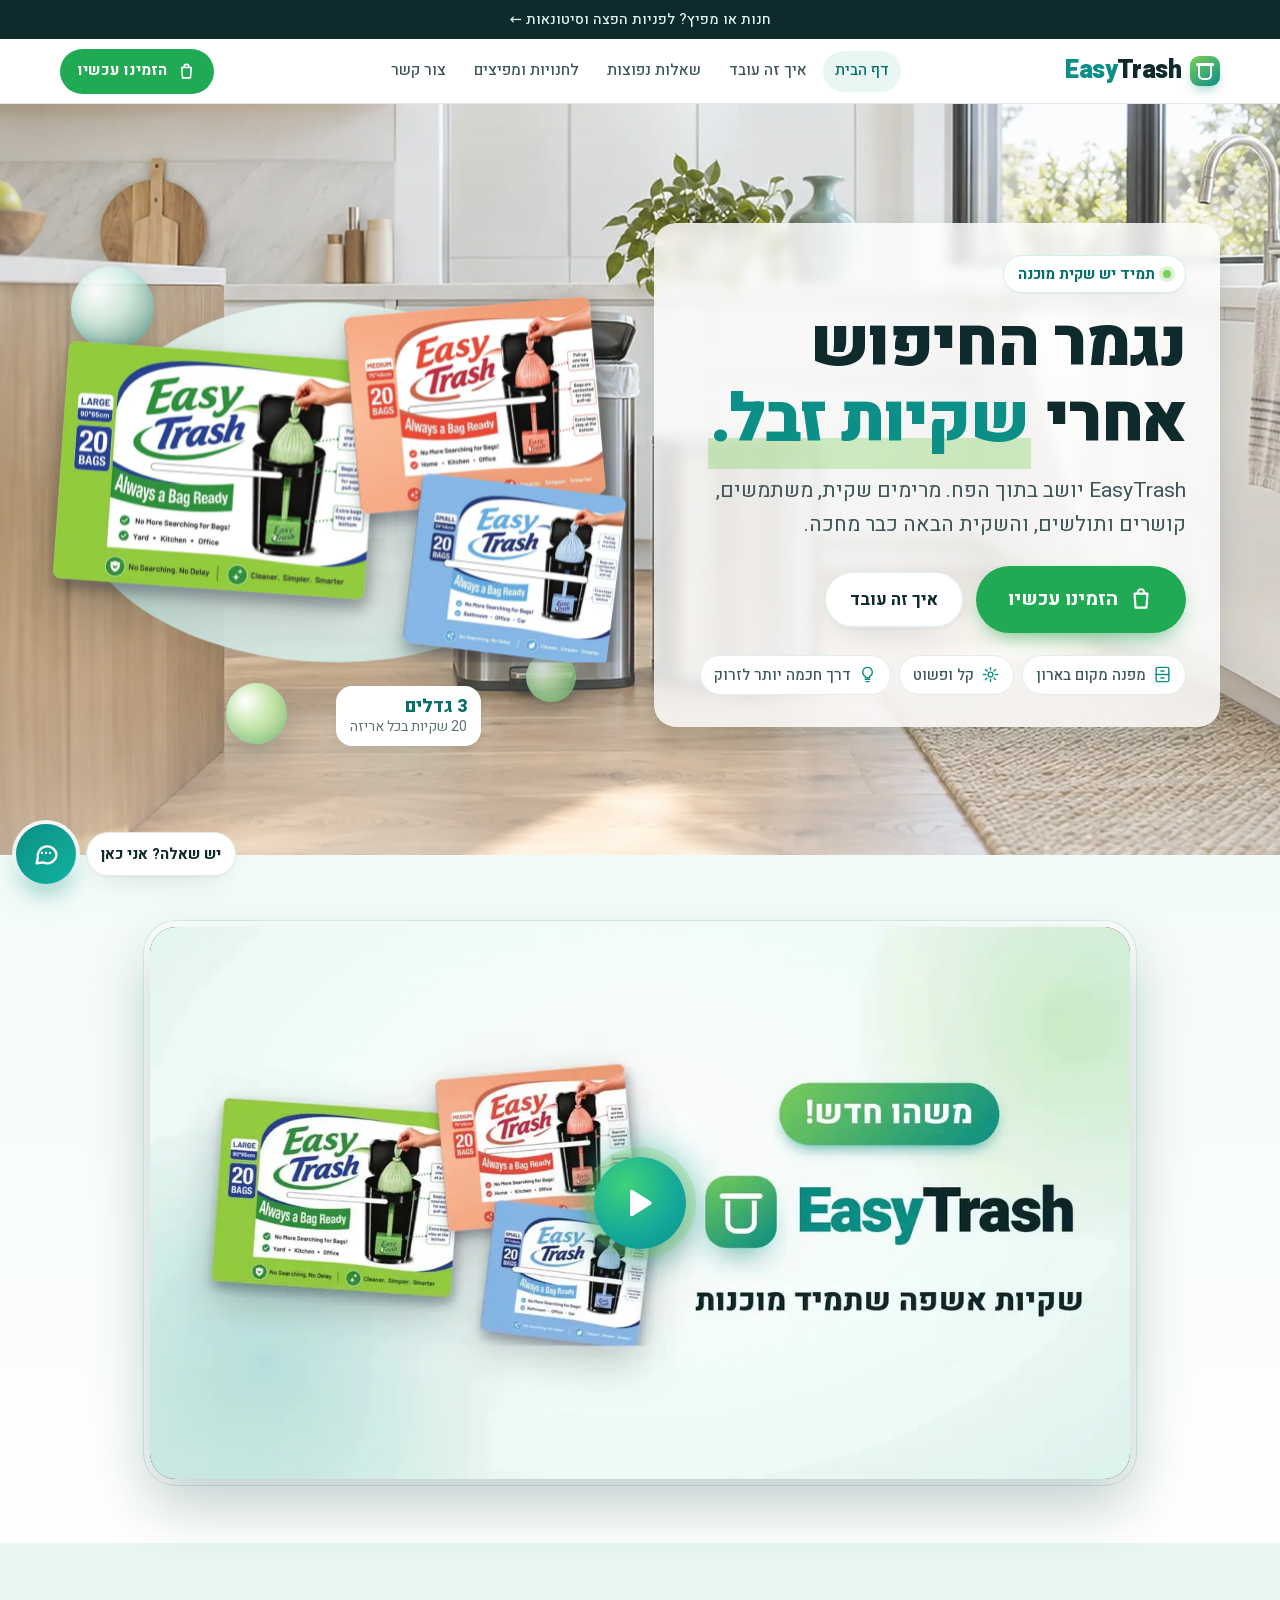
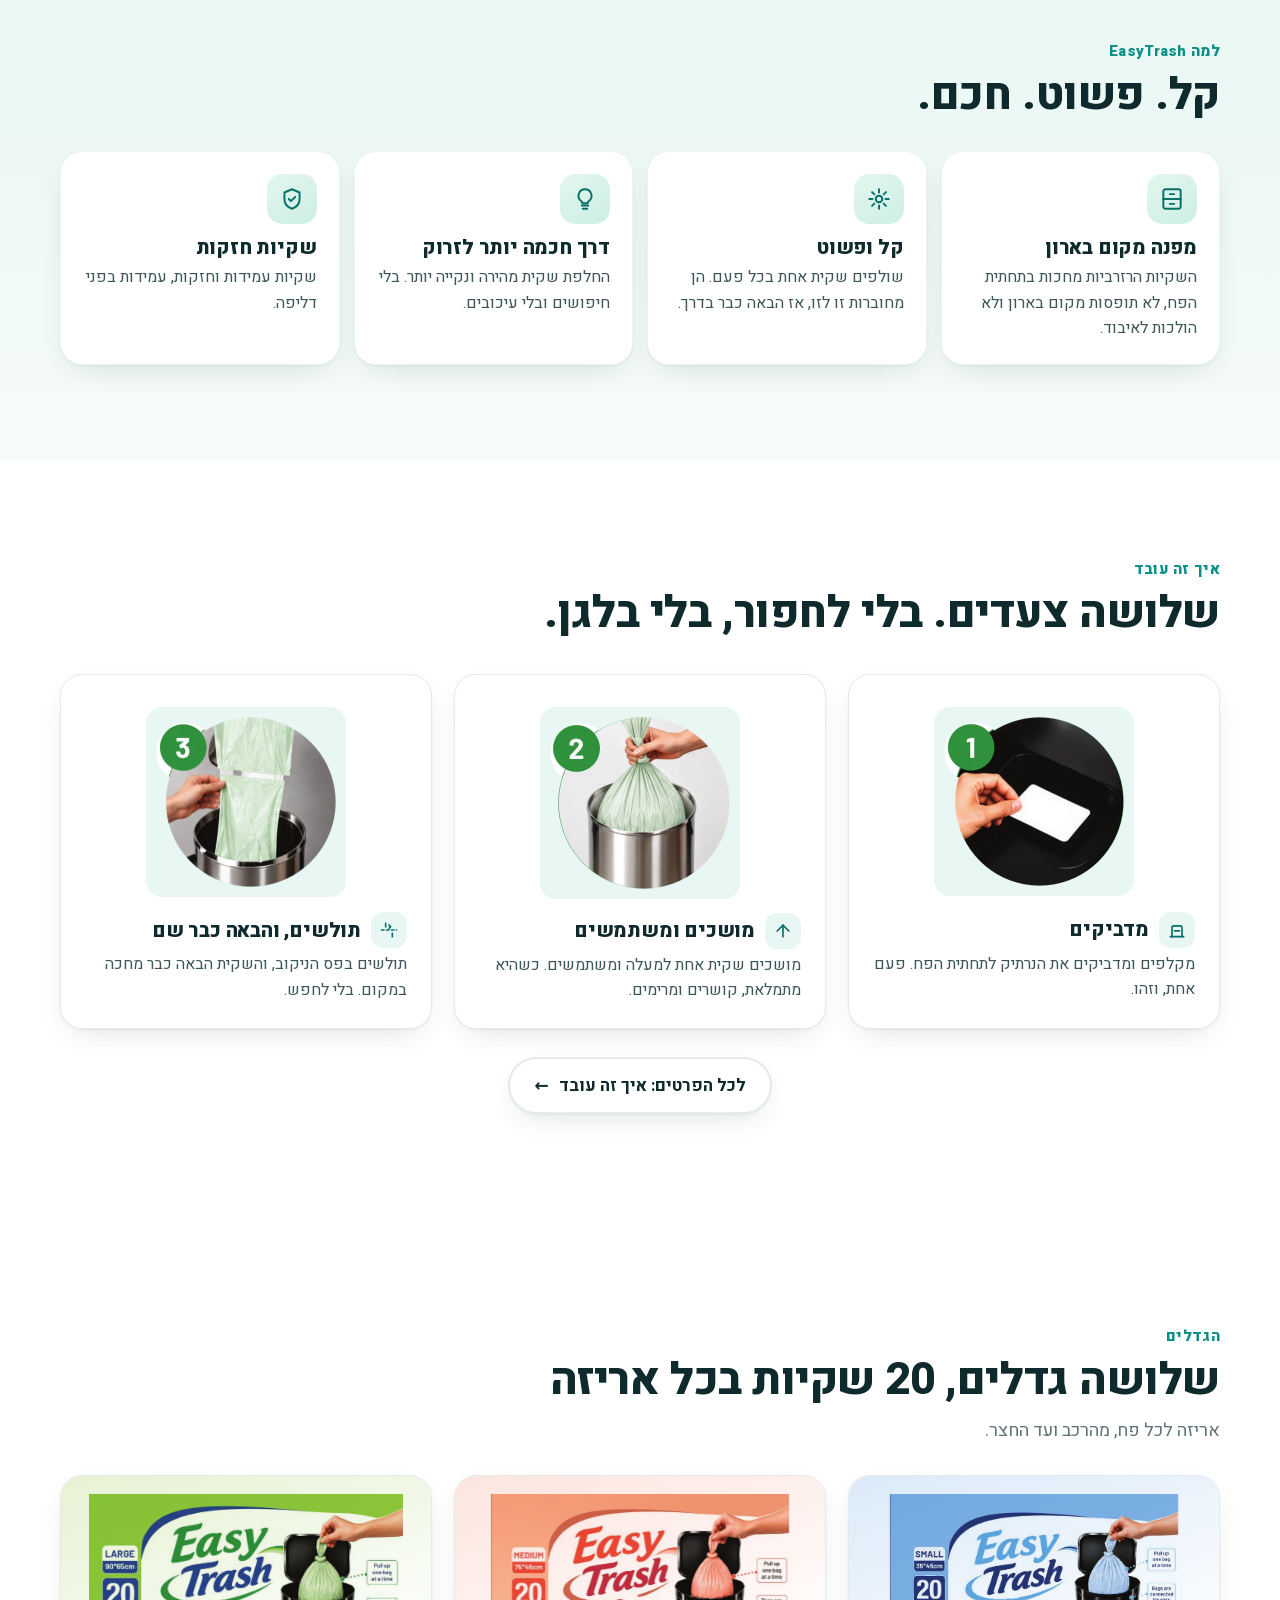
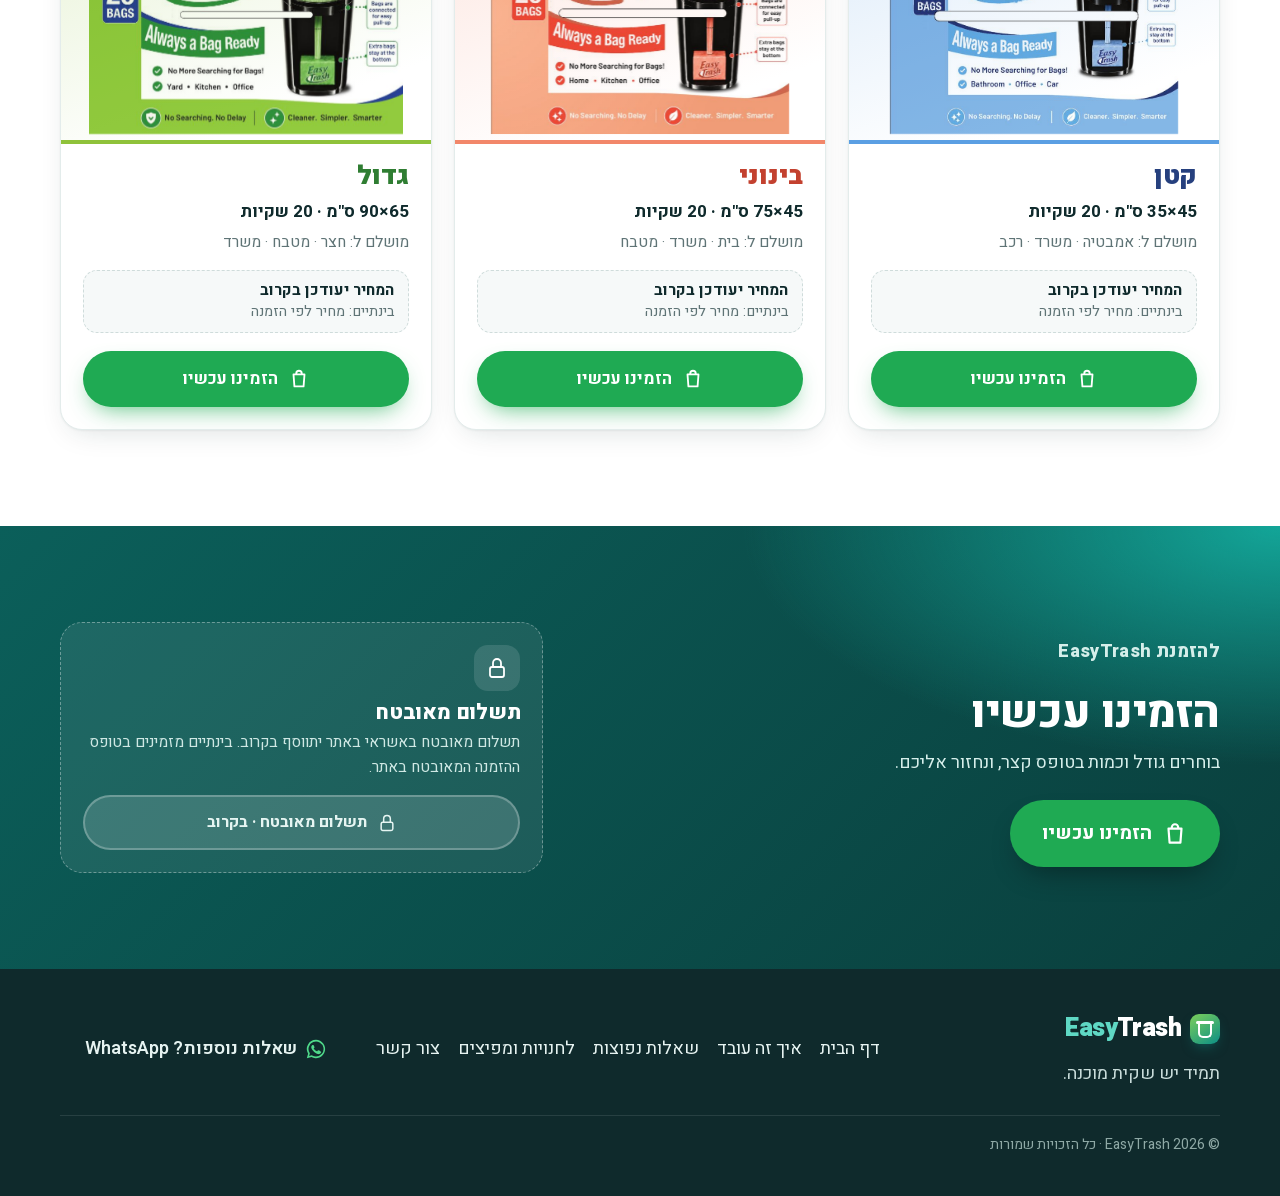
==== commit 11147ba0: "Sync from easytrashbag.sites.tab.bot" ====
--- a/index.html
+++ b/index.html
@@ -4,13 +4,13 @@
 <meta charset="utf-8">
 <meta name="viewport" content="width=device-width, initial-scale=1, viewport-fit=cover">
 <title>EasyTrash | שקיות אשפה שתמיד מוכנות בתוך הפח</title>
-<meta name="description" content="EasyTrash: נרתיק שנדבק לתחתית הפח ושומר את השקית הבאה מוכנה. מרימים, משתמשים, קושרים ותולשים, והבאה כבר מחכה. הזמנה בוואטסאפ.">
+<meta name="description" content="EasyTrash: נרתיק שנדבק לתחתית הפח ושומר את השקית הבאה מוכנה. מרימים, משתמשים, קושרים ותולשים, והבאה כבר מחכה. הזמינו עכשיו באתר.">
 <meta name="theme-color" content="#0b8f86">
 <meta property="og:type" content="website">
 <meta property="og:locale" content="he_IL">
 <meta property="og:site_name" content="EasyTrash">
 <meta property="og:title" content="EasyTrash | שקיות אשפה שתמיד מוכנות בתוך הפח">
-<meta property="og:description" content="EasyTrash: נרתיק שנדבק לתחתית הפח ושומר את השקית הבאה מוכנה. מרימים, משתמשים, קושרים ותולשים, והבאה כבר מחכה. הזמנה בוואטסאפ.">
+<meta property="og:description" content="EasyTrash: נרתיק שנדבק לתחתית הפח ושומר את השקית הבאה מוכנה. מרימים, משתמשים, קושרים ותולשים, והבאה כבר מחכה. הזמינו עכשיו באתר.">
 <meta property="og:image" content="og.png">
 <link rel="icon" href="img/favicon.png">
 <link rel="preload" href="fonts/heebo-hebrew.woff2" as="font" type="font/woff2" crossorigin>
@@ -25,7 +25,7 @@
   <a class="logo" href="index.html" aria-label="EasyTrash, לדף הבית"><span class="logo-mark" aria-hidden="true"></span><span class="logo-word"><span class="logo-easy">Easy</span><span class="logo-trash">Trash</span></span></a>
   <nav class="nav" id="site-nav" aria-label="ניווט ראשי"><a href="index.html" aria-current="page">דף הבית</a><a href="how.html">איך זה עובד</a><a href="faq.html">שאלות נפוצות</a><a href="wholesale.html">לחנויות ומפיצים</a><a href="contact.html">צור קשר</a></nav>
   <div class="top-actions">
-   <a class="btn btn-wa btn-head" href="https://wa.me/972584881948?text=%D7%94%D7%99%D7%99%21%20%D7%90%D7%A0%D7%99%20%D7%A8%D7%95%D7%A6%D7%94%20%D7%9C%D7%94%D7%96%D7%9E%D7%99%D7%9F%20EasyTrash.%0A%D7%92%D7%95%D7%93%D7%9C%3A%20___%0A%D7%9B%D7%9E%D7%95%D7%AA%3A%20___" target="_blank" rel="noopener"><svg class="ico" viewBox="0 0 24 24" aria-hidden="true"><path fill="currentColor" d="M12 2a10 10 0 0 0-8.6 15.1L2 22l5-1.3A10 10 0 1 0 12 2Zm0 18.2a8.2 8.2 0 0 1-4.2-1.2l-.3-.2-3 .8.8-2.9-.2-.3A8.2 8.2 0 1 1 12 20.2Zm4.5-6.1c-.2-.1-1.5-.7-1.7-.8s-.4-.1-.6.1-.7.8-.8 1-.3.2-.5.1a6.7 6.7 0 0 1-3.3-2.9c-.3-.4.3-.4.7-1.3.1-.2 0-.3 0-.4l-.8-1.8c-.2-.5-.4-.4-.6-.4h-.5a1 1 0 0 0-.7.3 3 3 0 0 0-.9 2.2 5.2 5.2 0 0 0 1.1 2.7 11.8 11.8 0 0 0 4.5 4c1.7.7 2.3.8 3.2.6a2.7 2.7 0 0 0 1.8-1.3 2.2 2.2 0 0 0 .2-1.3c-.1-.1-.3-.2-.6-.3Z"/></svg><span>הזמנה</span></a>
+   <a class="btn btn-wa btn-head" href="order.html"><svg class="ico" viewBox="0 0 24 24" aria-hidden="true"><path fill="none" stroke="currentColor" stroke-width="2" stroke-linecap="round" stroke-linejoin="round" d="M6 7h12l-1 13H7L6 7Z M9 7V6a3 3 0 0 1 6 0v1"/></svg><span>הזמינו עכשיו</span></a>
    <button class="menu-btn" type="button" aria-controls="site-nav" aria-expanded="false" aria-label="תפריט"><svg class="lico" viewBox="0 0 24 24" fill="none" stroke="currentColor" stroke-width="2" stroke-linecap="round" stroke-linejoin="round" aria-hidden="true"><path d="M4 7h16M4 12h16M4 17h16"/></svg></button>
   </div>
  </div>
@@ -39,7 +39,7 @@
    <h1>נגמר החיפוש אחרי <span class="hl">שקיות זבל.</span></h1>
    <p class="lead">EasyTrash יושב בתוך הפח. מרימים שקית, משתמשים, קושרים ותולשים, והשקית הבאה כבר מחכה.</p>
    <div class="cta-row">
-    <a class="btn btn-wa btn-xl" href="https://wa.me/972584881948?text=%D7%94%D7%99%D7%99%21%20%D7%90%D7%A0%D7%99%20%D7%A8%D7%95%D7%A6%D7%94%20%D7%9C%D7%94%D7%96%D7%9E%D7%99%D7%9F%20EasyTrash.%0A%D7%92%D7%95%D7%93%D7%9C%3A%20___%0A%D7%9B%D7%9E%D7%95%D7%AA%3A%20___" target="_blank" rel="noopener"><svg class="ico" viewBox="0 0 24 24" aria-hidden="true"><path fill="currentColor" d="M12 2a10 10 0 0 0-8.6 15.1L2 22l5-1.3A10 10 0 1 0 12 2Zm0 18.2a8.2 8.2 0 0 1-4.2-1.2l-.3-.2-3 .8.8-2.9-.2-.3A8.2 8.2 0 1 1 12 20.2Zm4.5-6.1c-.2-.1-1.5-.7-1.7-.8s-.4-.1-.6.1-.7.8-.8 1-.3.2-.5.1a6.7 6.7 0 0 1-3.3-2.9c-.3-.4.3-.4.7-1.3.1-.2 0-.3 0-.4l-.8-1.8c-.2-.5-.4-.4-.6-.4h-.5a1 1 0 0 0-.7.3 3 3 0 0 0-.9 2.2 5.2 5.2 0 0 0 1.1 2.7 11.8 11.8 0 0 0 4.5 4c1.7.7 2.3.8 3.2.6a2.7 2.7 0 0 0 1.8-1.3 2.2 2.2 0 0 0 .2-1.3c-.1-.1-.3-.2-.6-.3Z"/></svg><span>הזמינו בוואטסאפ</span></a>
+    <a class="btn btn-wa btn-xl" href="order.html"><svg class="ico" viewBox="0 0 24 24" aria-hidden="true"><path fill="none" stroke="currentColor" stroke-width="2" stroke-linecap="round" stroke-linejoin="round" d="M6 7h12l-1 13H7L6 7Z M9 7V6a3 3 0 0 1 6 0v1"/></svg><span>הזמינו עכשיו</span></a>
     <a class="btn btn-ghost" href="how.html">איך זה עובד</a>
    </div>
    <ul class="chips" aria-label="בקצרה">
@@ -50,9 +50,7 @@
   </div>
   <figure class="hero-media hero-float">
    <span class="fb fb1" aria-hidden="true"></span><span class="fb fb2" aria-hidden="true"></span><span class="fb fb3" aria-hidden="true"></span><span class="fb fb4" aria-hidden="true"></span>
-   <div class="fl fl-md"><img src="img/box-medium.jpg" width="760" height="611" alt="אריזת EasyTrash בגודל בינוני" fetchpriority="high"></div>
-   <div class="fl fl-sm"><img src="img/box-small.jpg" width="760" height="632" alt="אריזת EasyTrash בגודל קטן" fetchpriority="high"></div>
-   <div class="fl fl-lg"><img src="img/box-large.jpg" width="760" height="581" alt="אריזת EasyTrash בגודל גדול" fetchpriority="high"></div>
+   <div class="hero-cube"><div class="hero-disc" aria-hidden="true"></div><picture><source media="(max-width: 700px)" srcset="img/hero-boxes-sm.webp"><img src="img/hero-boxes.webp" width="1200" height="752" alt="שלוש אריזות EasyTrash: קטן, בינוני וגדול" fetchpriority="high"></picture></div>
    <figcaption class="hero-tag fl-tag"><strong>3 גדלים</strong><span>20 שקיות בכל אריזה</span></figcaption>
   </figure>
  </div>
@@ -103,7 +101,7 @@
      <p class="dims"><bdi dir="ltr">35×45</bdi> ס"מ <span aria-hidden="true">·</span> 20 שקיות</p>
      <p class="uses">מושלם ל: אמבטיה · משרד · רכב</p>
      <p class="price"><span class="price-soon">המחיר יעודכן בקרוב</span><span class="price-now">בינתיים: מחיר לפי הזמנה</span></p>
-     <a class="btn btn-wa btn-block" href="https://wa.me/972584881948?text=%D7%94%D7%99%D7%99%21%20%D7%90%D7%A0%D7%99%20%D7%A8%D7%95%D7%A6%D7%94%20%D7%9C%D7%94%D7%96%D7%9E%D7%99%D7%9F%20EasyTrash%20%D7%91%D7%92%D7%95%D7%93%D7%9C%20%D7%A7%D7%98%D7%9F%20%2835%C3%9745%20%D7%A1%22%D7%9E%29.%0A%D7%9B%D7%9E%D7%95%D7%AA%3A%20___" target="_blank" rel="noopener"><svg class="ico" viewBox="0 0 24 24" aria-hidden="true"><path fill="currentColor" d="M12 2a10 10 0 0 0-8.6 15.1L2 22l5-1.3A10 10 0 1 0 12 2Zm0 18.2a8.2 8.2 0 0 1-4.2-1.2l-.3-.2-3 .8.8-2.9-.2-.3A8.2 8.2 0 1 1 12 20.2Zm4.5-6.1c-.2-.1-1.5-.7-1.7-.8s-.4-.1-.6.1-.7.8-.8 1-.3.2-.5.1a6.7 6.7 0 0 1-3.3-2.9c-.3-.4.3-.4.7-1.3.1-.2 0-.3 0-.4l-.8-1.8c-.2-.5-.4-.4-.6-.4h-.5a1 1 0 0 0-.7.3 3 3 0 0 0-.9 2.2 5.2 5.2 0 0 0 1.1 2.7 11.8 11.8 0 0 0 4.5 4c1.7.7 2.3.8 3.2.6a2.7 2.7 0 0 0 1.8-1.3 2.2 2.2 0 0 0 .2-1.3c-.1-.1-.3-.2-.6-.3Z"/></svg><span>להזמנת קטן בוואטסאפ</span></a>
+     <a class="btn btn-wa btn-block" href="order.html?size=small"><svg class="ico" viewBox="0 0 24 24" aria-hidden="true"><path fill="none" stroke="currentColor" stroke-width="2" stroke-linecap="round" stroke-linejoin="round" d="M6 7h12l-1 13H7L6 7Z M9 7V6a3 3 0 0 1 6 0v1"/></svg><span>הזמינו עכשיו</span></a>
     </div>
    </article>
    <article class="size" style="--c1:#f2876a;--c2:#c3412f">
@@ -113,7 +111,7 @@
      <p class="dims"><bdi dir="ltr">75×45</bdi> ס"מ <span aria-hidden="true">·</span> 20 שקיות</p>
      <p class="uses">מושלם ל: בית · משרד · מטבח</p>
      <p class="price"><span class="price-soon">המחיר יעודכן בקרוב</span><span class="price-now">בינתיים: מחיר לפי הזמנה</span></p>
-     <a class="btn btn-wa btn-block" href="https://wa.me/972584881948?text=%D7%94%D7%99%D7%99%21%20%D7%90%D7%A0%D7%99%20%D7%A8%D7%95%D7%A6%D7%94%20%D7%9C%D7%94%D7%96%D7%9E%D7%99%D7%9F%20EasyTrash%20%D7%91%D7%92%D7%95%D7%93%D7%9C%20%D7%91%D7%99%D7%A0%D7%95%D7%A0%D7%99%20%2875%C3%9745%20%D7%A1%22%D7%9E%29.%0A%D7%9B%D7%9E%D7%95%D7%AA%3A%20___" target="_blank" rel="noopener"><svg class="ico" viewBox="0 0 24 24" aria-hidden="true"><path fill="currentColor" d="M12 2a10 10 0 0 0-8.6 15.1L2 22l5-1.3A10 10 0 1 0 12 2Zm0 18.2a8.2 8.2 0 0 1-4.2-1.2l-.3-.2-3 .8.8-2.9-.2-.3A8.2 8.2 0 1 1 12 20.2Zm4.5-6.1c-.2-.1-1.5-.7-1.7-.8s-.4-.1-.6.1-.7.8-.8 1-.3.2-.5.1a6.7 6.7 0 0 1-3.3-2.9c-.3-.4.3-.4.7-1.3.1-.2 0-.3 0-.4l-.8-1.8c-.2-.5-.4-.4-.6-.4h-.5a1 1 0 0 0-.7.3 3 3 0 0 0-.9 2.2 5.2 5.2 0 0 0 1.1 2.7 11.8 11.8 0 0 0 4.5 4c1.7.7 2.3.8 3.2.6a2.7 2.7 0 0 0 1.8-1.3 2.2 2.2 0 0 0 .2-1.3c-.1-.1-.3-.2-.6-.3Z"/></svg><span>להזמנת בינוני בוואטסאפ</span></a>
+     <a class="btn btn-wa btn-block" href="order.html?size=medium"><svg class="ico" viewBox="0 0 24 24" aria-hidden="true"><path fill="none" stroke="currentColor" stroke-width="2" stroke-linecap="round" stroke-linejoin="round" d="M6 7h12l-1 13H7L6 7Z M9 7V6a3 3 0 0 1 6 0v1"/></svg><span>הזמינו עכשיו</span></a>
     </div>
    </article>
    <article class="size" style="--c1:#8fc23a;--c2:#2f7d32">
@@ -123,7 +121,7 @@
      <p class="dims"><bdi dir="ltr">90×65</bdi> ס"מ <span aria-hidden="true">·</span> 20 שקיות</p>
      <p class="uses">מושלם ל: חצר · מטבח · משרד</p>
      <p class="price"><span class="price-soon">המחיר יעודכן בקרוב</span><span class="price-now">בינתיים: מחיר לפי הזמנה</span></p>
-     <a class="btn btn-wa btn-block" href="https://wa.me/972584881948?text=%D7%94%D7%99%D7%99%21%20%D7%90%D7%A0%D7%99%20%D7%A8%D7%95%D7%A6%D7%94%20%D7%9C%D7%94%D7%96%D7%9E%D7%99%D7%9F%20EasyTrash%20%D7%91%D7%92%D7%95%D7%93%D7%9C%20%D7%92%D7%93%D7%95%D7%9C%20%2890%C3%9765%20%D7%A1%22%D7%9E%29.%0A%D7%9B%D7%9E%D7%95%D7%AA%3A%20___" target="_blank" rel="noopener"><svg class="ico" viewBox="0 0 24 24" aria-hidden="true"><path fill="currentColor" d="M12 2a10 10 0 0 0-8.6 15.1L2 22l5-1.3A10 10 0 1 0 12 2Zm0 18.2a8.2 8.2 0 0 1-4.2-1.2l-.3-.2-3 .8.8-2.9-.2-.3A8.2 8.2 0 1 1 12 20.2Zm4.5-6.1c-.2-.1-1.5-.7-1.7-.8s-.4-.1-.6.1-.7.8-.8 1-.3.2-.5.1a6.7 6.7 0 0 1-3.3-2.9c-.3-.4.3-.4.7-1.3.1-.2 0-.3 0-.4l-.8-1.8c-.2-.5-.4-.4-.6-.4h-.5a1 1 0 0 0-.7.3 3 3 0 0 0-.9 2.2 5.2 5.2 0 0 0 1.1 2.7 11.8 11.8 0 0 0 4.5 4c1.7.7 2.3.8 3.2.6a2.7 2.7 0 0 0 1.8-1.3 2.2 2.2 0 0 0 .2-1.3c-.1-.1-.3-.2-.6-.3Z"/></svg><span>להזמנת גדול בוואטסאפ</span></a>
+     <a class="btn btn-wa btn-block" href="order.html?size=large"><svg class="ico" viewBox="0 0 24 24" aria-hidden="true"><path fill="none" stroke="currentColor" stroke-width="2" stroke-linecap="round" stroke-linejoin="round" d="M6 7h12l-1 13H7L6 7Z M9 7V6a3 3 0 0 1 6 0v1"/></svg><span>הזמינו עכשיו</span></a>
     </div>
    </article>
   </div>
@@ -133,15 +131,15 @@
  <div class="wrap order-in">
   <div class="order-copy">
    <p class="kicker kicker-light">להזמנת EasyTrash</p>
-   <h2>הזמינו עכשיו בוואטסאפ</h2>
-   <p>כתבו לנו איזה גודל וכמה אריזות, ונחזור אליכם.</p>
-   <a class="btn btn-wa btn-xl btn-on-dark" href="https://wa.me/972584881948?text=%D7%94%D7%99%D7%99%21%20%D7%90%D7%A0%D7%99%20%D7%A8%D7%95%D7%A6%D7%94%20%D7%9C%D7%94%D7%96%D7%9E%D7%99%D7%9F%20EasyTrash.%0A%D7%92%D7%95%D7%93%D7%9C%3A%20___%0A%D7%9B%D7%9E%D7%95%D7%AA%3A%20___" target="_blank" rel="noopener"><svg class="ico" viewBox="0 0 24 24" aria-hidden="true"><path fill="currentColor" d="M12 2a10 10 0 0 0-8.6 15.1L2 22l5-1.3A10 10 0 1 0 12 2Zm0 18.2a8.2 8.2 0 0 1-4.2-1.2l-.3-.2-3 .8.8-2.9-.2-.3A8.2 8.2 0 1 1 12 20.2Zm4.5-6.1c-.2-.1-1.5-.7-1.7-.8s-.4-.1-.6.1-.7.8-.8 1-.3.2-.5.1a6.7 6.7 0 0 1-3.3-2.9c-.3-.4.3-.4.7-1.3.1-.2 0-.3 0-.4l-.8-1.8c-.2-.5-.4-.4-.6-.4h-.5a1 1 0 0 0-.7.3 3 3 0 0 0-.9 2.2 5.2 5.2 0 0 0 1.1 2.7 11.8 11.8 0 0 0 4.5 4c1.7.7 2.3.8 3.2.6a2.7 2.7 0 0 0 1.8-1.3 2.2 2.2 0 0 0 .2-1.3c-.1-.1-.3-.2-.6-.3Z"/></svg><span>הזמינו בוואטסאפ</span></a>
+   <h2>הזמינו עכשיו</h2>
+   <p>בוחרים גודל וכמות בטופס קצר, ונחזור אליכם.</p>
+   <a class="btn btn-wa btn-xl btn-on-dark" href="order.html"><svg class="ico" viewBox="0 0 24 24" aria-hidden="true"><path fill="none" stroke="currentColor" stroke-width="2" stroke-linecap="round" stroke-linejoin="round" d="M6 7h12l-1 13H7L6 7Z M9 7V6a3 3 0 0 1 6 0v1"/></svg><span>הזמינו עכשיו</span></a>
   </div>
   <!-- PAYMENT PLACEHOLDER: replace this card with the Israeli payment provider's secure checkout button/link when connected -->
   <aside class="pay-card" id="secure-payment" data-payment-placeholder="true" aria-label="תשלום מאובטח">
    <span class="pay-ico"><svg class="lico" viewBox="0 0 24 24" fill="none" stroke="currentColor" stroke-width="1.8" stroke-linecap="round" stroke-linejoin="round" aria-hidden="true"><rect x="5" y="11" width="14" height="10" rx="2"/><path d="M8 11V7a4 4 0 0 1 8 0v4"/></svg></span>
    <h3>תשלום מאובטח</h3>
-   <p>תשלום מאובטח באשראי באתר יתווסף בקרוב. בינתיים ההזמנה מתבצעת בוואטסאפ.</p>
+   <p>תשלום מאובטח באשראי באתר יתווסף בקרוב. בינתיים מזמינים בטופס ההזמנה המאובטח באתר.</p>
    <span class="btn btn-pay" role="button" aria-disabled="true"><svg class="lico" viewBox="0 0 24 24" fill="none" stroke="currentColor" stroke-width="1.8" stroke-linecap="round" stroke-linejoin="round" aria-hidden="true"><rect x="5" y="11" width="14" height="10" rx="2"/><path d="M8 11V7a4 4 0 0 1 8 0v4"/></svg><span>תשלום מאובטח · בקרוב</span></span>
   </aside>
  </div>
@@ -154,7 +152,7 @@
    <p>תמיד יש שקית מוכנה.</p>
   </div>
   <nav class="foot-nav" aria-label="ניווט תחתון"><a href="index.html">דף הבית</a><a href="how.html">איך זה עובד</a><a href="faq.html">שאלות נפוצות</a><a href="wholesale.html">לחנויות ומפיצים</a><a href="contact.html">צור קשר</a></nav>
-  <p class="foot-wa"><a href="https://wa.me/972584881948?text=%D7%94%D7%99%D7%99%21%20%D7%99%D7%A9%20%D7%9C%D7%99%20%D7%A9%D7%90%D7%9C%D7%94%20%D7%A2%D7%9C%20EasyTrash" target="_blank" rel="noopener"><svg class="ico" viewBox="0 0 24 24" aria-hidden="true"><path fill="currentColor" d="M12 2a10 10 0 0 0-8.6 15.1L2 22l5-1.3A10 10 0 1 0 12 2Zm0 18.2a8.2 8.2 0 0 1-4.2-1.2l-.3-.2-3 .8.8-2.9-.2-.3A8.2 8.2 0 1 1 12 20.2Zm4.5-6.1c-.2-.1-1.5-.7-1.7-.8s-.4-.1-.6.1-.7.8-.8 1-.3.2-.5.1a6.7 6.7 0 0 1-3.3-2.9c-.3-.4.3-.4.7-1.3.1-.2 0-.3 0-.4l-.8-1.8c-.2-.5-.4-.4-.6-.4h-.5a1 1 0 0 0-.7.3 3 3 0 0 0-.9 2.2 5.2 5.2 0 0 0 1.1 2.7 11.8 11.8 0 0 0 4.5 4c1.7.7 2.3.8 3.2.6a2.7 2.7 0 0 0 1.8-1.3 2.2 2.2 0 0 0 .2-1.3c-.1-.1-.3-.2-.6-.3Z"/></svg><span>וואטסאפ: <bdi dir="ltr">058-488-1948</bdi></span></a></p>
+  <p class="foot-wa"><a href="https://wa.me/972584881948?text=%D7%94%D7%99%D7%99%21%20%D7%99%D7%A9%20%D7%9C%D7%99%20%D7%A9%D7%90%D7%9C%D7%94%20%D7%A2%D7%9C%20EasyTrash" target="_blank" rel="noopener"><svg class="ico" viewBox="0 0 24 24" aria-hidden="true"><path fill="currentColor" d="M12 2a10 10 0 0 0-8.6 15.1L2 22l5-1.3A10 10 0 1 0 12 2Zm0 18.2a8.2 8.2 0 0 1-4.2-1.2l-.3-.2-3 .8.8-2.9-.2-.3A8.2 8.2 0 1 1 12 20.2Zm4.5-6.1c-.2-.1-1.5-.7-1.7-.8s-.4-.1-.6.1-.7.8-.8 1-.3.2-.5.1a6.7 6.7 0 0 1-3.3-2.9c-.3-.4.3-.4.7-1.3.1-.2 0-.3 0-.4l-.8-1.8c-.2-.5-.4-.4-.6-.4h-.5a1 1 0 0 0-.7.3 3 3 0 0 0-.9 2.2 5.2 5.2 0 0 0 1.1 2.7 11.8 11.8 0 0 0 4.5 4c1.7.7 2.3.8 3.2.6a2.7 2.7 0 0 0 1.8-1.3 2.2 2.2 0 0 0 .2-1.3c-.1-.1-.3-.2-.6-.3Z"/></svg><span>שאלות נוספות? WhatsApp</span></a></p>
  </div>
  <p class="wrap copy">© <span data-year>2026</span> EasyTrash · כל הזכויות שמורות</p>
 </footer>
@@ -165,7 +163,7 @@
   <div class="chat-log" aria-live="polite"></div>
   <div class="chat-chips" aria-label="שאלות מהירות"></div>
   <form class="chat-form"><label class="sr" for="chat-in">כתבו שאלה</label><input id="chat-in" autocomplete="off" placeholder="כתבו שאלה…" maxlength="200"><button type="submit" aria-label="שליחה"><svg class="lico" viewBox="0 0 24 24" fill="none" stroke="currentColor" stroke-width="2" stroke-linecap="round" stroke-linejoin="round" aria-hidden="true"><path d="m22 2-7 20-4-9-9-4Z"/><path d="M22 2 11 13"/></svg></button></form>
-  <a class="chat-wa" href="https://wa.me/972584881948?text=%D7%94%D7%99%D7%99%21%20%D7%99%D7%A9%20%D7%9C%D7%99%20%D7%A9%D7%90%D7%9C%D7%94%20%D7%A2%D7%9C%20EasyTrash" target="_blank" rel="noopener"><svg class="ico" viewBox="0 0 24 24" aria-hidden="true"><path fill="currentColor" d="M12 2a10 10 0 0 0-8.6 15.1L2 22l5-1.3A10 10 0 1 0 12 2Zm0 18.2a8.2 8.2 0 0 1-4.2-1.2l-.3-.2-3 .8.8-2.9-.2-.3A8.2 8.2 0 1 1 12 20.2Zm4.5-6.1c-.2-.1-1.5-.7-1.7-.8s-.4-.1-.6.1-.7.8-.8 1-.3.2-.5.1a6.7 6.7 0 0 1-3.3-2.9c-.3-.4.3-.4.7-1.3.1-.2 0-.3 0-.4l-.8-1.8c-.2-.5-.4-.4-.6-.4h-.5a1 1 0 0 0-.7.3 3 3 0 0 0-.9 2.2 5.2 5.2 0 0 0 1.1 2.7 11.8 11.8 0 0 0 4.5 4c1.7.7 2.3.8 3.2.6a2.7 2.7 0 0 0 1.8-1.3 2.2 2.2 0 0 0 .2-1.3c-.1-.1-.3-.2-.6-.3Z"/></svg><span>לדבר עם נציג בוואטסאפ</span></a>
+  
  </section>
 </div>
 </body>
--- a/styles.css
+++ b/styles.css
@@ -330,3 +330,30 @@
  .fl-sm{width:47%;left:40%;top:60%}
  .hero-float .fl-tag{left:2%;bottom:3%}
 }
+
+/* Nov 10: the cube (three boxes on the block) fades back in over the kitchen hero */
+.hero-float .hero-cube{position:absolute;left:-2%;right:-2%;top:50%;z-index:6;transform:translateY(-50%);pointer-events:none;opacity:0;animation:cubeIn 1.4s cubic-bezier(.2,.7,.2,1) .35s forwards}
+.hero-float .hero-cube .hero-disc{inset:4% 6% 0;opacity:.92}
+.hero-float .hero-cube picture{position:relative;z-index:1;display:block}
+.hero-float .hero-cube img{display:block;width:100%;height:auto;margin:0;filter:drop-shadow(0 24px 28px rgba(15,42,44,.25))}
+@keyframes cubeIn{0%{opacity:0;transform:translateY(-46%) scale(.94)}100%{opacity:1;transform:translateY(-50%) scale(1)}}
+@media (prefers-reduced-motion:reduce){.hero-float .hero-cube{animation:none;opacity:1}}
+.hero-float .hero-cube{left:-4%;right:-4%}
+.hero-float .fl-tag{z-index:7}
+
+/* order page (Nov 10) */
+.order-form{max-width:640px;margin:0 auto;position:relative}
+.secure-line{margin:0;display:inline-flex;align-self:start;justify-self:start;gap:6px;align-items:center;font-size:14px;font-weight:700;color:var(--teal,#0b8f86);background:#eaf7f3;border-radius:999px;padding:6px 12px}
+.op-list{display:grid;gap:10px}
+.op-item{display:grid;grid-template-columns:64px 1fr 92px;align-items:center;gap:12px;border:1.5px solid #d6e2e1;border-radius:14px;padding:8px 12px;background:#fbfdfd}
+.op-item img{width:64px;height:52px;object-fit:cover;border-radius:10px;margin:0;filter:none}
+.op-txt{display:grid;gap:2px}.op-txt strong{font-size:17px;color:var(--ink)}.op-txt span{font-size:14px;color:var(--muted)}
+.b2b-form .op-qty input{text-align:center;padding:9px 6px;font-weight:700}
+.pay-soon{margin:0;font-size:14px;color:var(--muted);background:#f6faf9;border-radius:12px;padding:10px 12px}
+.form-thanks{max-width:640px;margin:0 auto;text-align:center;background:#fff;border:1px solid var(--line);border-radius:var(--r);padding:34px 22px;box-shadow:var(--sh-lg)}
+.form-thanks h2{font-size:24px;margin:10px 0 18px}
+.ft-ico{display:inline-grid;place-items:center;width:58px;height:58px;border-radius:50%;background:#2fbf71;color:#fff;font-size:30px;font-weight:800}
+p.form-thanks{font-weight:700;color:var(--ink);padding:22px}
+@media (min-width:640px){.order-form .grid2{grid-template-columns:1fr 1fr}}
+.hp{position:absolute!important;width:1px!important;height:1px!important;padding:0!important;border:0!important;overflow:hidden;clip:rect(0 0 0 0);clip-path:inset(50%);white-space:nowrap;opacity:0}
+.btn-head{white-space:nowrap}
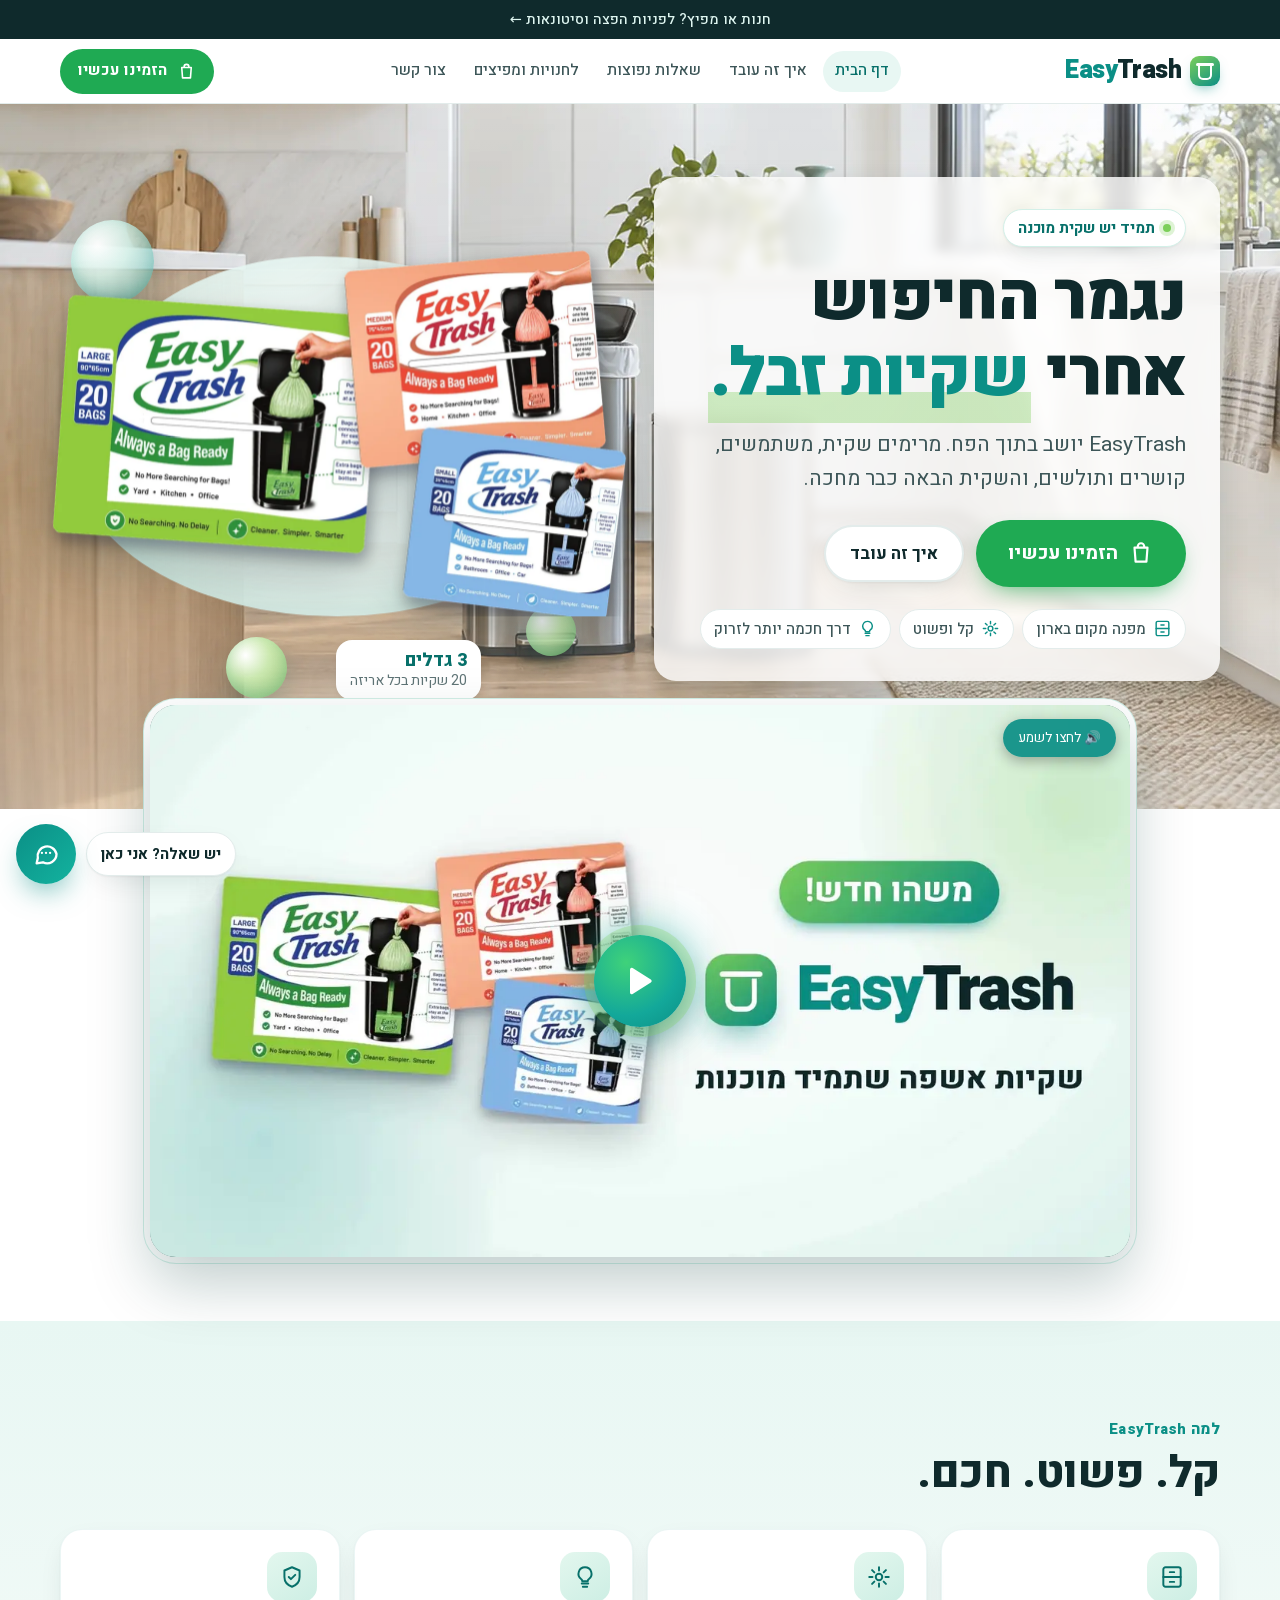
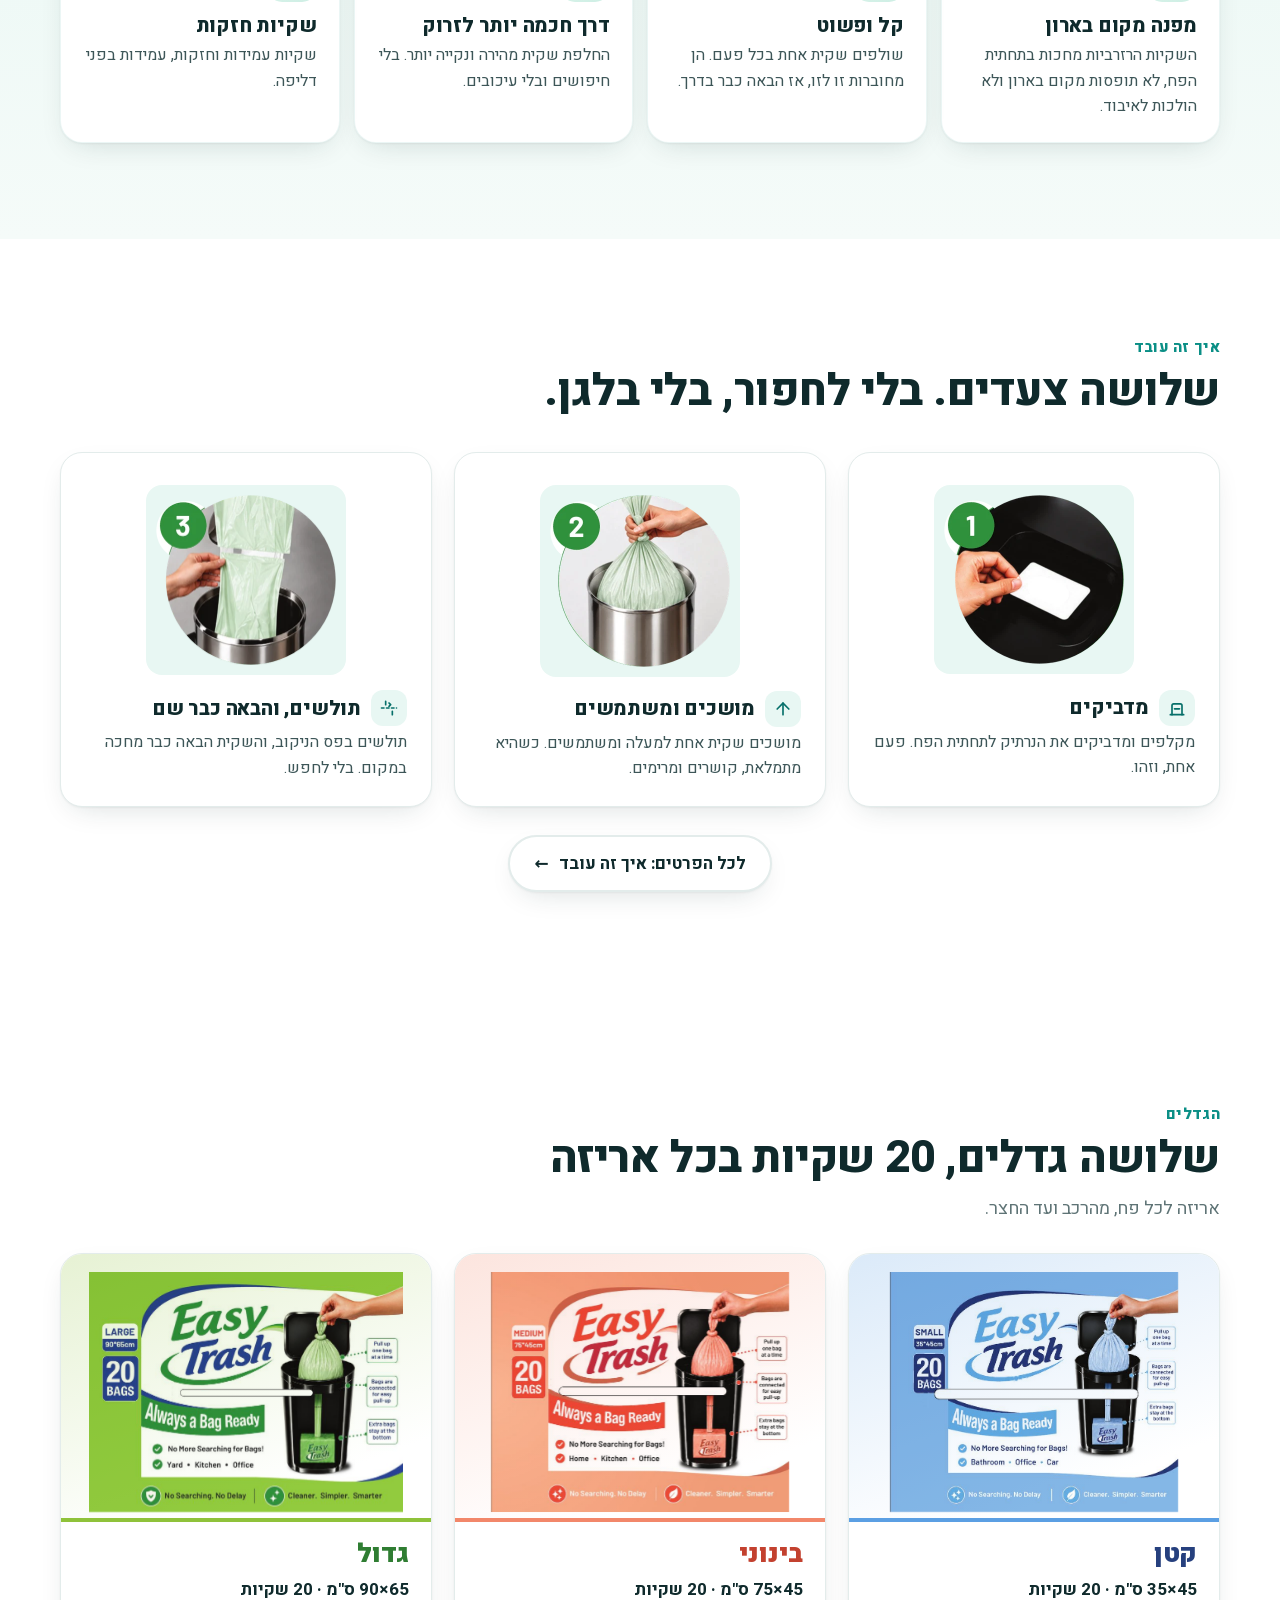
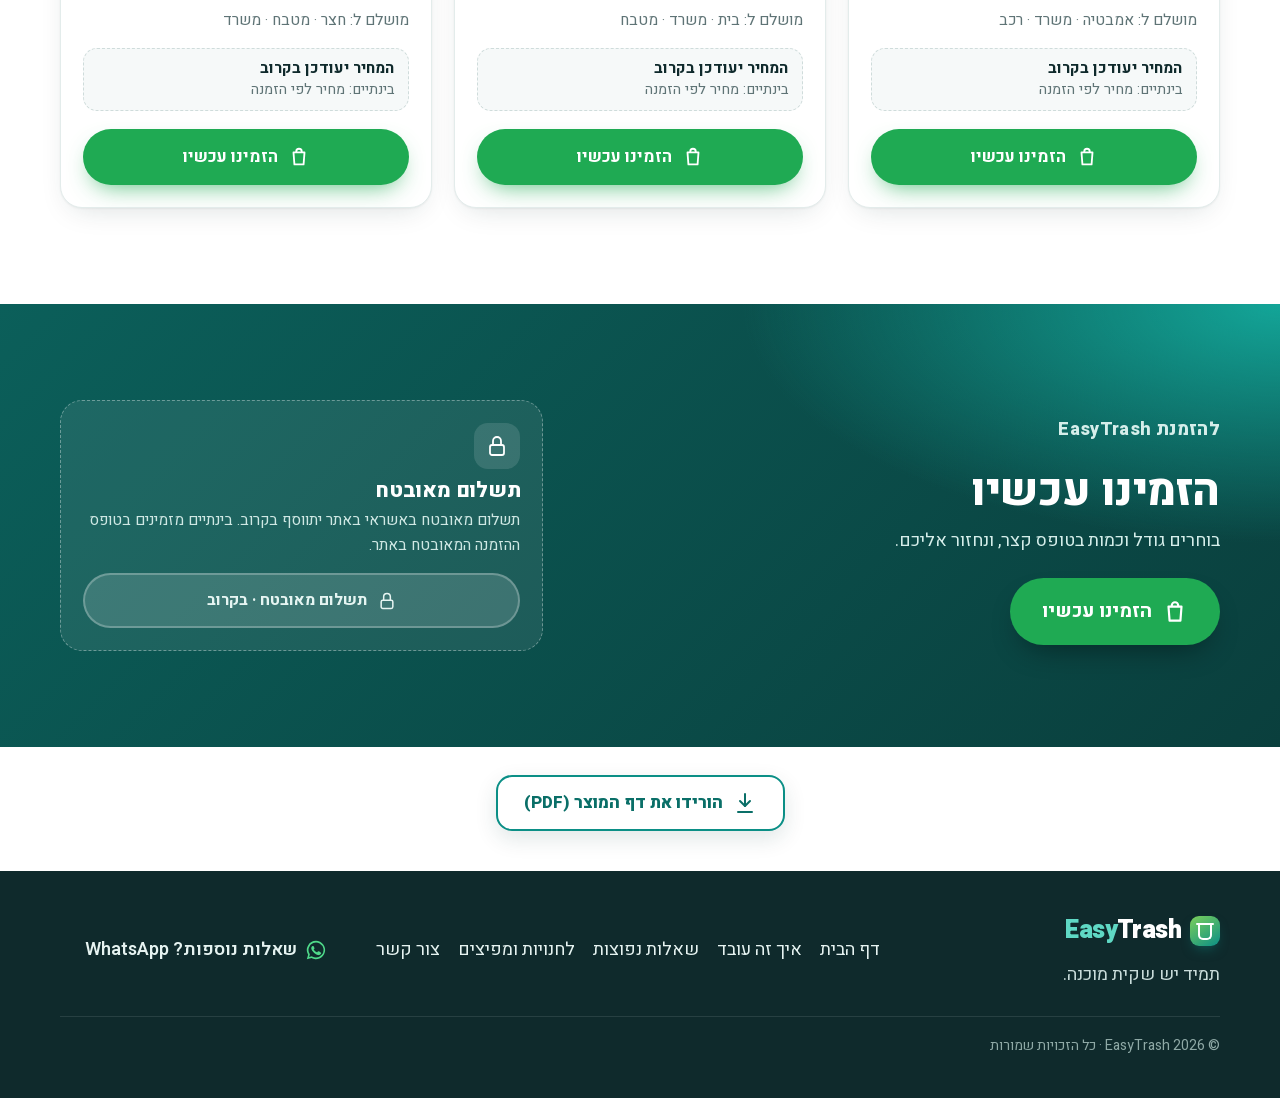
==== commit ad049770: "Sync from easytrashbag.sites.tab.bot" ====
--- a/index.html
+++ b/index.html
@@ -58,9 +58,12 @@
 <section class="vid-sec" aria-label="סרטון EasyTrash">
  <div class="wrap">
   <!-- VIDEO SPOT: put the files at assets/easytrash-hero.mp4 (16:9, desktop) and assets/easytrash-vertical.mp4 (9:16, phone), or put full video URLs in data-src-wide / data-src-tall below. Until a file exists the poster + play button show and a tap does nothing. -->
-  <div class="vid-frame" data-src-wide="assets/easytrash-hero.mp4" data-src-tall="assets/easytrash-vertical.mp4" data-poster-wide="img/video-poster.webp" data-poster-tall="img/video-poster-tall.webp">
-   <picture class="vid-poster"><source media="(max-width: 700px)" srcset="img/video-poster-tall.webp"><img src="img/video-poster.webp" width="1280" height="720" alt="EasyTrash" loading="lazy"></picture>
+  <div class="vid-frame" data-src-wide="assets/easytrash-hero.mp4" data-src-tall="assets/easytrash-vertical.mp4">
+   <picture class="vid-poster"><source media="(max-width: 700px)" srcset="img/video-poster-tall.webp"><img src="img/video-poster.webp" width="1280" height="720" alt="EasyTrash"></picture>
+   <video id="et-video" autoplay muted loop playsinline webkit-playsinline disablepictureinpicture disableremoteplayback preload="auto" aria-label="סרטון EasyTrash"></video>
+   <script>(function(){var v=document.getElementById("et-video"),f=v.parentNode,t=window.matchMedia("(max-width: 700px)").matches;v.muted=true;v.defaultMuted=true;v.poster=t?"img/video-poster-tall.webp":"img/video-poster.webp";v.src=f.getAttribute(t?"data-src-tall":"data-src-wide");var p=v.play();if(p&&p.catch)p.catch(function(){});})();</script>
    <button class="vid-play" type="button" aria-label="הפעלת הסרטון"><svg viewBox="0 0 24 24" aria-hidden="true"><path fill="currentColor" d="M8 5.5v13a1 1 0 0 0 1.5.86l10.4-6.5a1 1 0 0 0 0-1.72L9.5 4.64A1 1 0 0 0 8 5.5Z"/></svg></button>
+   <button class="vid-sound" type="button" aria-label="הפעלת סאונד">🔊 לחצו לשמע</button>
   </div>
  </div>
 </section>
@@ -144,6 +147,7 @@
   </aside>
  </div>
 </section>
+<section class="dl-sheet" aria-label="דף המוצר להורדה"><div class="wrap dl-in"><a class="dl-btn" href="sellsheet/easytrash_sellsheet_he.pdf" download="EasyTrash-דף-מוצר.pdf"><svg viewBox="0 0 24 24" fill="none" stroke="currentColor" stroke-width="2" stroke-linecap="round" stroke-linejoin="round" aria-hidden="true"><path d="M12 3v12"/><path d="m7 10 5 5 5-5"/><path d="M5 21h14"/></svg><span>הורידו את דף המוצר (PDF)</span></a></div></section>
 </main>
 <footer class="foot">
  <div class="wrap foot-in">
--- a/styles.css
+++ b/styles.css
@@ -357,3 +357,41 @@
 @media (min-width:640px){.order-form .grid2{grid-template-columns:1fr 1fr}}
 .hp{position:absolute!important;width:1px!important;height:1px!important;padding:0!important;border:0!important;overflow:hidden;clip:rect(0 0 0 0);clip-path:inset(50%);white-space:nowrap;opacity:0}
 .btn-head{white-space:nowrap}
+
+/* Nov 10 v2: video sits right under the hero (pulled up into the first screen) and plays on load; a sound chip like TrustTrade */
+.vid-sec{position:relative;z-index:2;padding:0 0 40px;margin-top:-56px;background:transparent}
+@media (min-width:880px){.vid-sec{padding:0 0 64px;margin-top:-104px}}
+.vid-frame{cursor:default}
+.vid-frame .vid-poster{z-index:0}
+.vid-frame video{z-index:1;background:transparent}
+.vid-frame .vid-play{display:none}
+.vid-sound{position:absolute;z-index:3;top:14px;inset-inline-start:14px;border:0;border-radius:999px;padding:9px 15px;font:700 15px/1.2 inherit;font-family:inherit;color:#fff;cursor:pointer;background:rgba(11,143,134,.92);box-shadow:0 4px 14px rgba(0,0,0,.3);animation:vidPulse 2.4s ease-in-out infinite}
+.vid-frame.is-unmuted .vid-sound{background:rgba(0,0,0,.55);animation:none;font-size:13px;padding:7px 12px}
+.vid-frame video::-webkit-media-controls{display:none!important}.vid-frame video::-webkit-media-controls-start-playback-button{display:none!important}
+.vid-sound{top:auto;bottom:14px}
+@media (min-width:900px){.hero{padding-top:64px}}
+@media (min-width:701px){.vid-sound{top:14px;bottom:auto}}
+/* Nov 10: page banners (contact, faq, how, order, wholesale): text on a clean frosted card so it reads over the photo */
+.page-head .wrap.narrow{max-width:760px;background:rgba(255,255,255,.9);-webkit-backdrop-filter:blur(8px);backdrop-filter:blur(8px);border-radius:22px;padding:24px 22px 22px;box-shadow:0 12px 34px rgba(8,60,55,.18)}
+@media (min-width:700px){.page-head .wrap.narrow{padding:34px 40px 30px}}
+.page-head .wrap.narrow .kicker{color:#0a6f68}
+.page-head .wrap.narrow h1{color:#0f2a2c}
+.page-head .wrap.narrow .lead{color:#26403f;margin-bottom:0}
+/* Nov 10: contact page bottom buttons */
+.c-reach{padding:8px 0 56px}
+.c-reach-in{display:flex;flex-wrap:wrap;gap:14px;justify-content:center}
+.c-reach a{display:inline-flex;align-items:center;justify-content:center;gap:10px;min-height:56px;padding:12px 26px;border-radius:16px;font-weight:800;font-size:17px;text-decoration:none;box-shadow:0 8px 22px rgba(8,60,55,.16);min-width:280px}
+.c-reach a svg{width:24px;height:24px;flex:none}
+.c-reach .r-wa{background:#25D366;color:#fff}
+.c-reach .r-wa:hover{background:#1eb858}
+.c-reach .r-mail{background:#fff;color:#0f2a2c;border:2px solid #0b8f86}
+.c-reach .r-mail small{display:block;font-weight:600;font-size:14px;color:#0a6f68;direction:ltr}
+.c-reach .r-mail span{display:flex;flex-direction:column;line-height:1.25;text-align:center}
+@media (max-width:600px){.c-reach-in{flex-direction:column;align-items:stretch}.c-reach a{min-width:0;width:100%}}
+.vid-frame.is-paused .vid-play{display:grid;opacity:1;pointer-events:auto}
+/* Nov 10: sell-sheet download button (home + order page) */
+.dl-sheet{padding:28px 0 40px}
+.dl-in{display:flex;justify-content:center}
+.dl-btn{display:inline-flex;align-items:center;gap:10px;min-height:54px;padding:12px 26px;border-radius:16px;background:#fff;color:#0a6f68;border:2px solid #0b8f86;font-weight:800;font-size:17px;text-decoration:none;box-shadow:0 8px 22px rgba(8,60,55,.12)}
+.dl-btn:hover{background:#0b8f86;color:#fff}
+.dl-btn svg{width:24px;height:24px;flex:none}
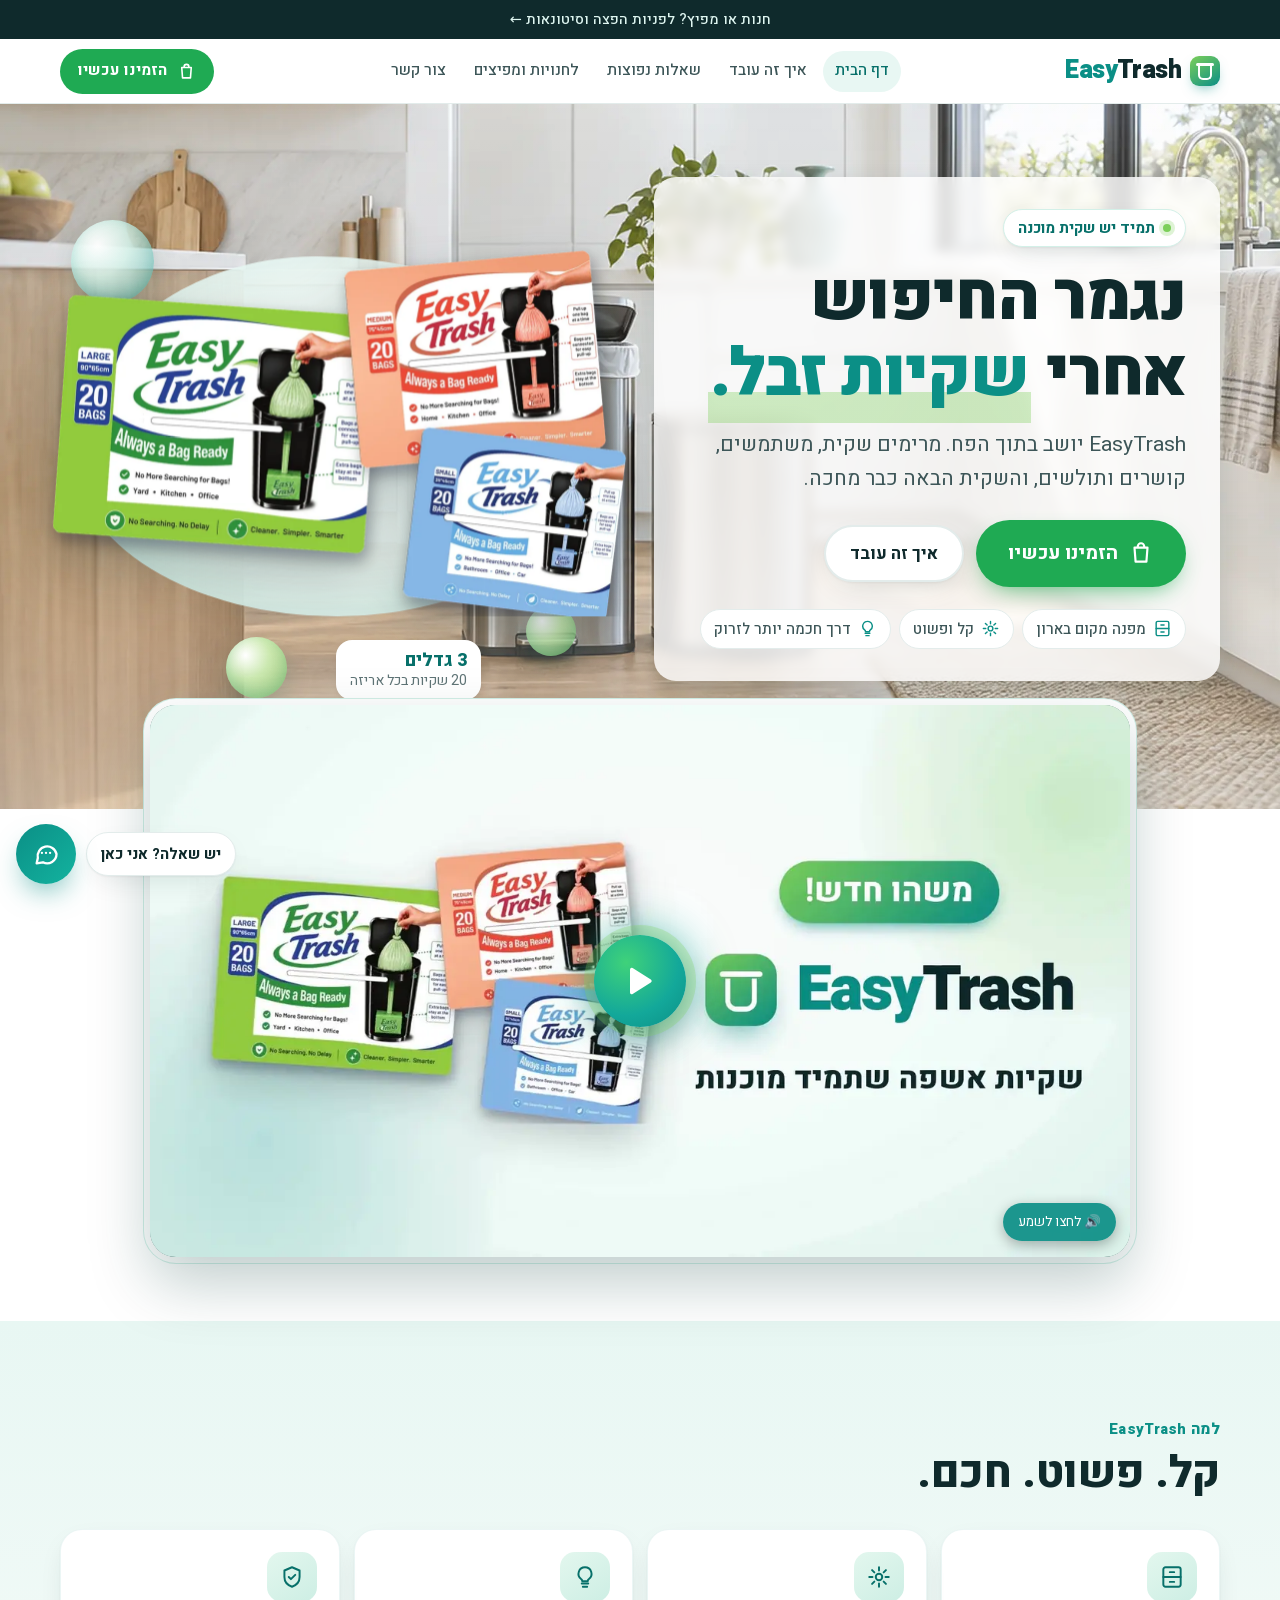
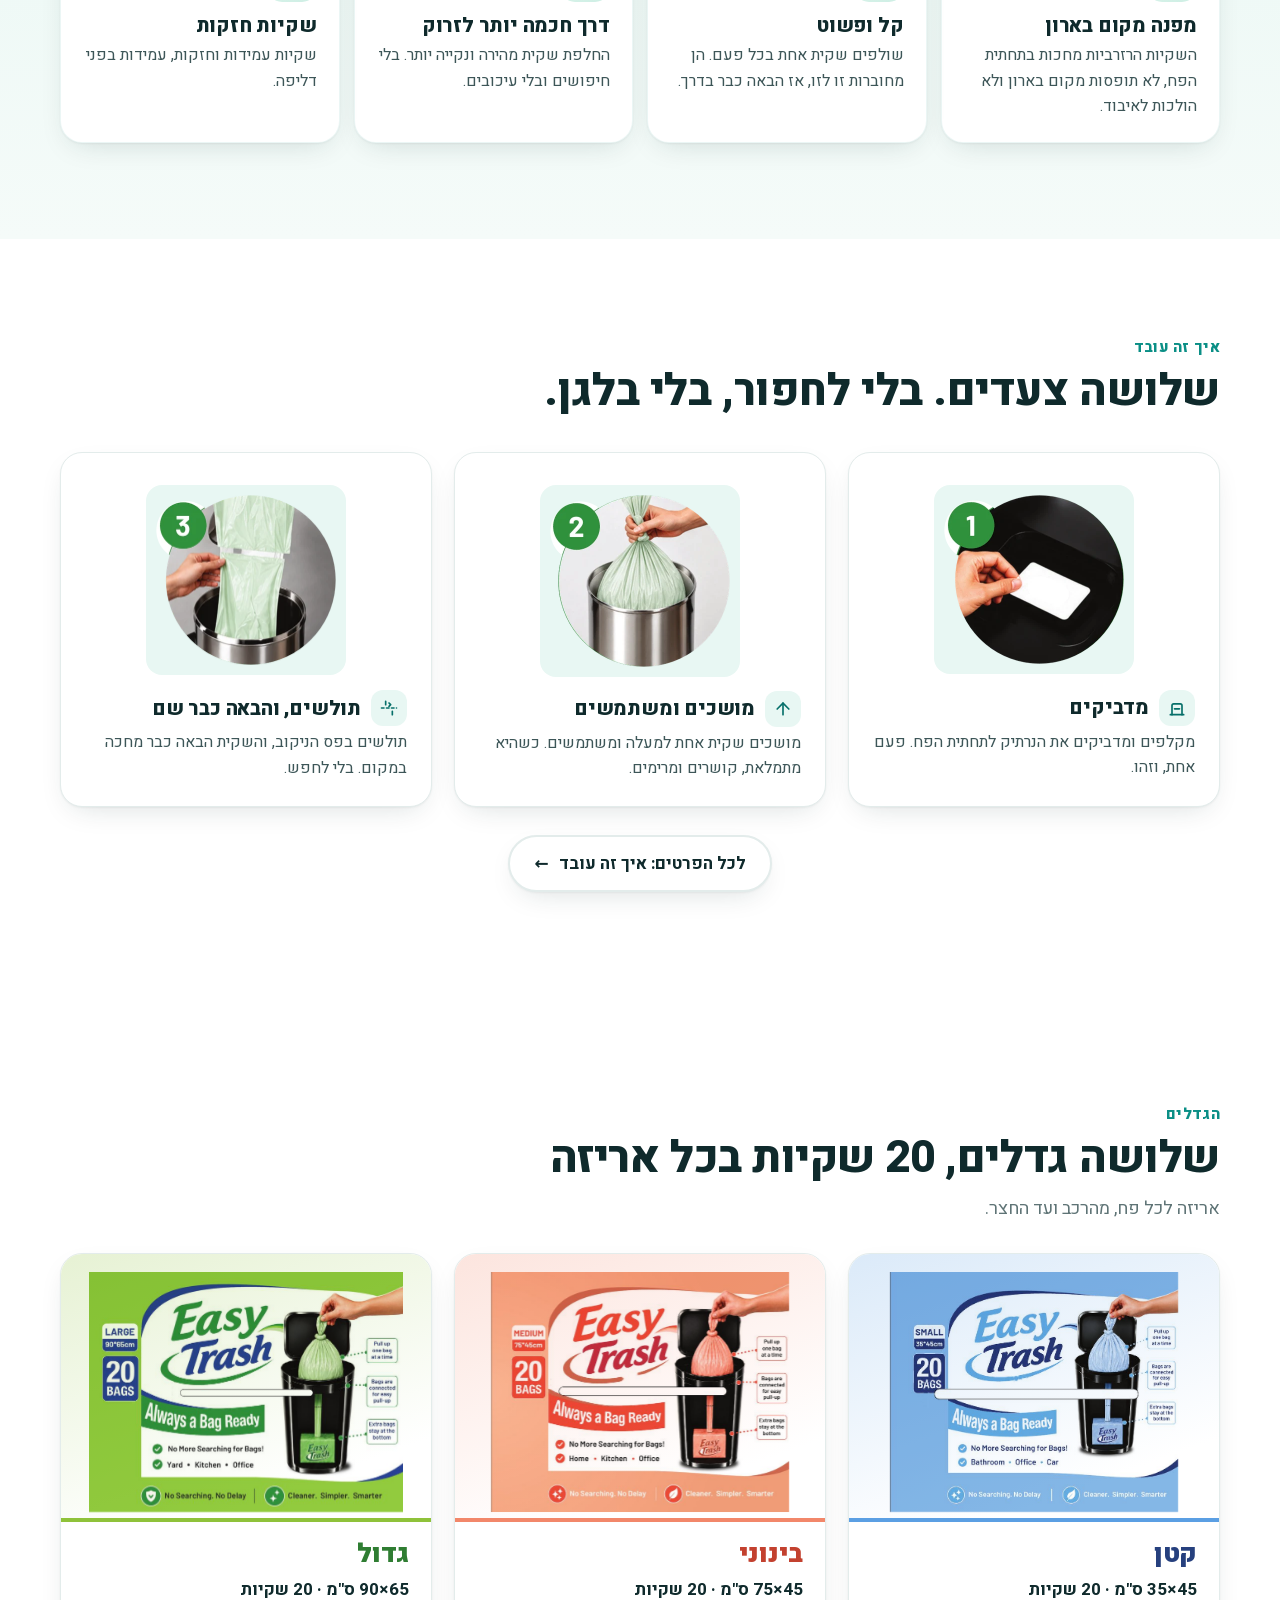
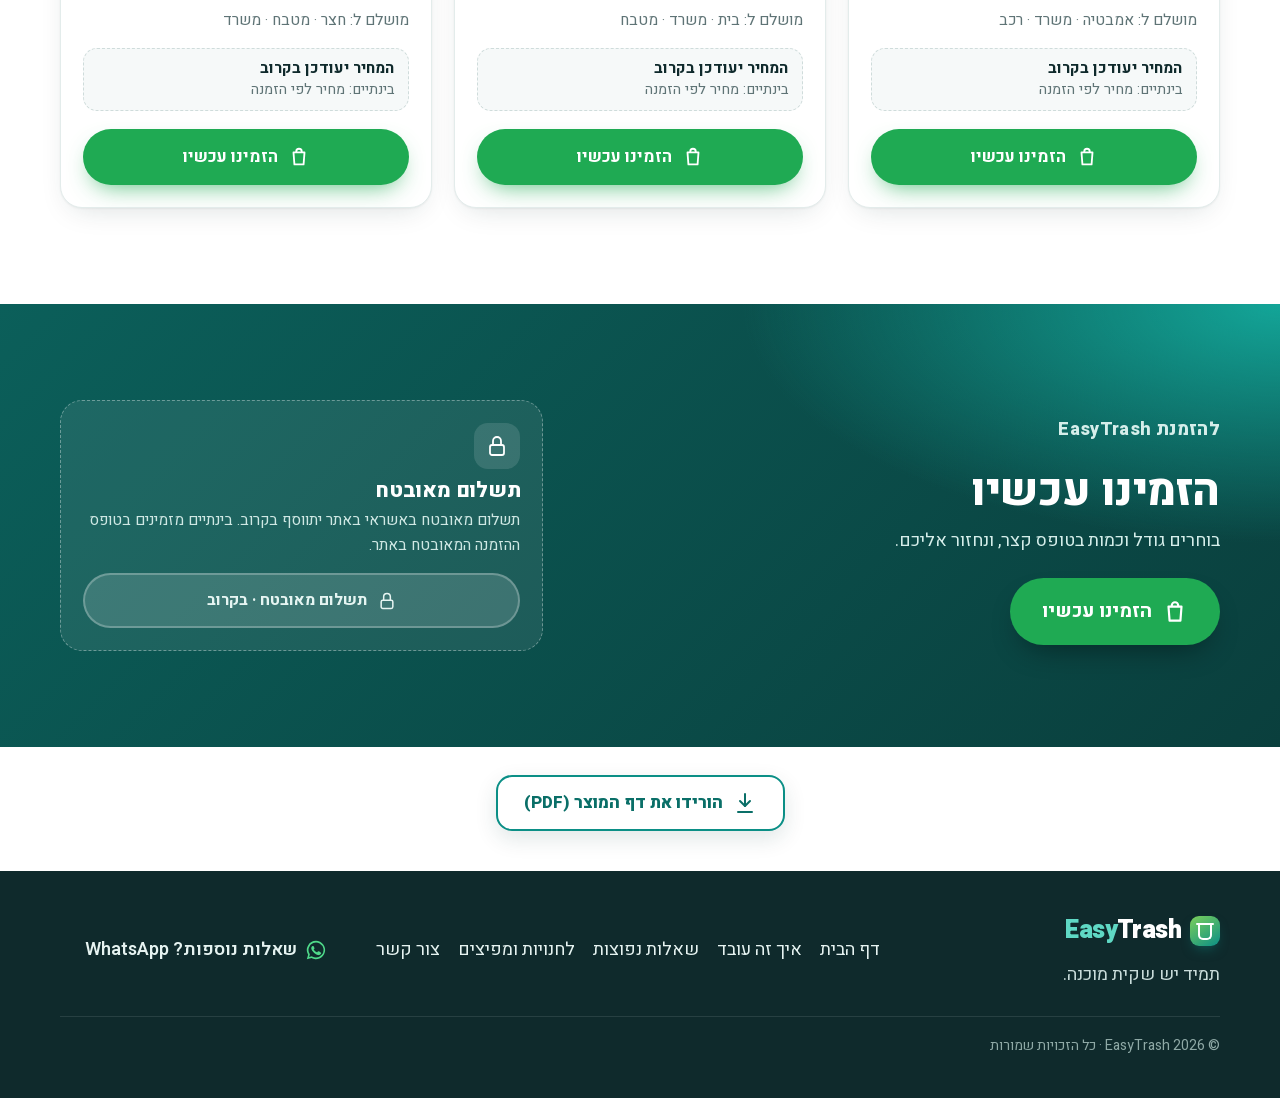
==== commit b25b908a: "Sync from easytrashbag.sites.tab.bot" ====
--- a/index.html
+++ b/index.html
@@ -1,6 +1,6 @@
 <!doctype html>
 <html lang="he" dir="rtl">
-<head>
+<head><script>if(/\.sites\.tab\.bot$/.test(location.hostname)){location.replace('https://easytrashbag.com'+location.pathname+location.search+location.hash)}</script>
 <meta charset="utf-8">
 <meta name="viewport" content="width=device-width, initial-scale=1, viewport-fit=cover">
 <title>EasyTrash | שקיות אשפה שתמיד מוכנות בתוך הפח</title>
--- a/styles.css
+++ b/styles.css
@@ -395,3 +395,7 @@
 .dl-btn{display:inline-flex;align-items:center;gap:10px;min-height:54px;padding:12px 26px;border-radius:16px;background:#fff;color:#0a6f68;border:2px solid #0b8f86;font-weight:800;font-size:17px;text-decoration:none;box-shadow:0 8px 22px rgba(8,60,55,.12)}
 .dl-btn:hover{background:#0b8f86;color:#fff}
 .dl-btn svg{width:24px;height:24px;flex:none}
+.vid-hook{position:absolute;z-index:2;top:16px;left:50%;transform:translateX(-50%);margin:0;padding:10px 20px;border-radius:999px;background:rgba(255,255,255,.94);color:#0a6f68;font-weight:800;font-size:clamp(16px,2.2vw,24px);white-space:nowrap;box-shadow:0 6px 20px rgba(8,60,55,.22);transition:opacity .8s,transform .8s;pointer-events:none}
+.vid-frame.hook-out .vid-hook{opacity:0;transform:translateX(-50%) translateY(-8px)}
+@media (max-width:700px){.vid-hook{top:14px;font-size:17px;padding:8px 16px}}
+@media (min-width:701px){.vid-sound{top:auto;bottom:16px}}
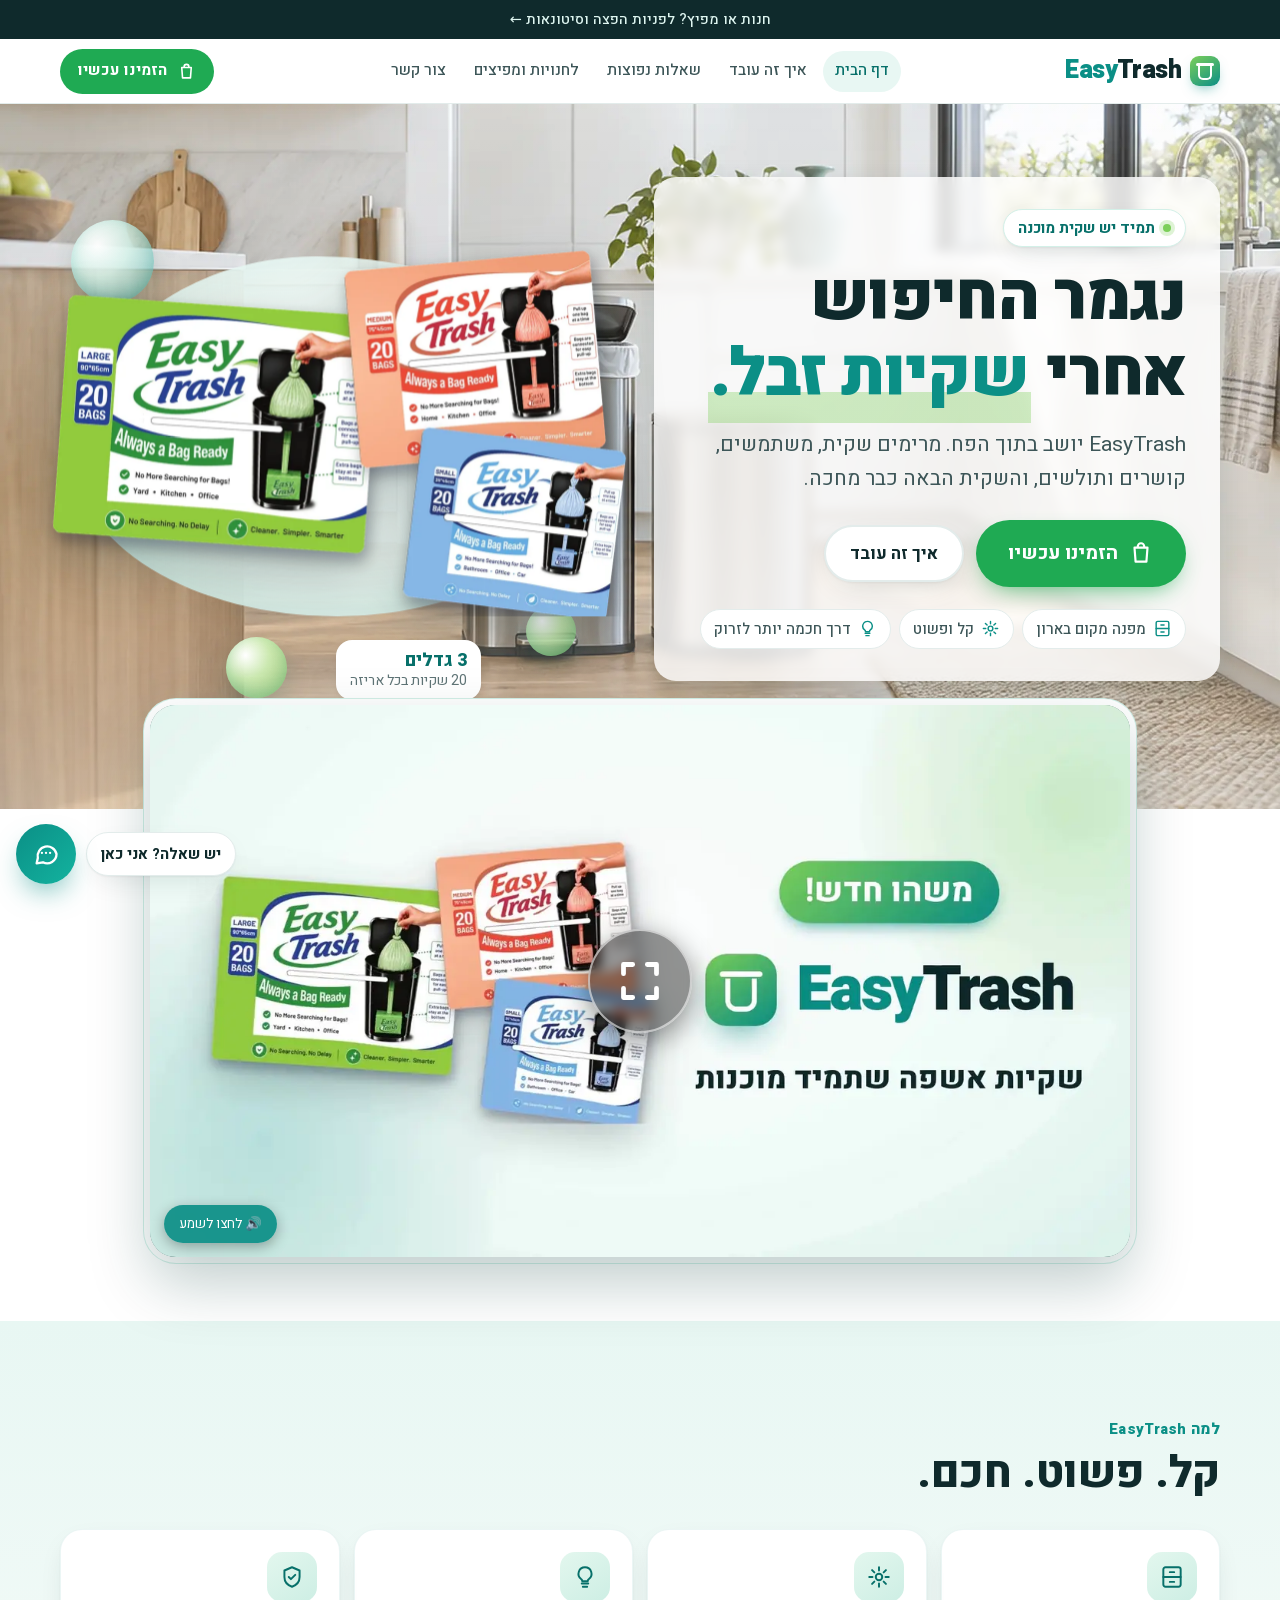
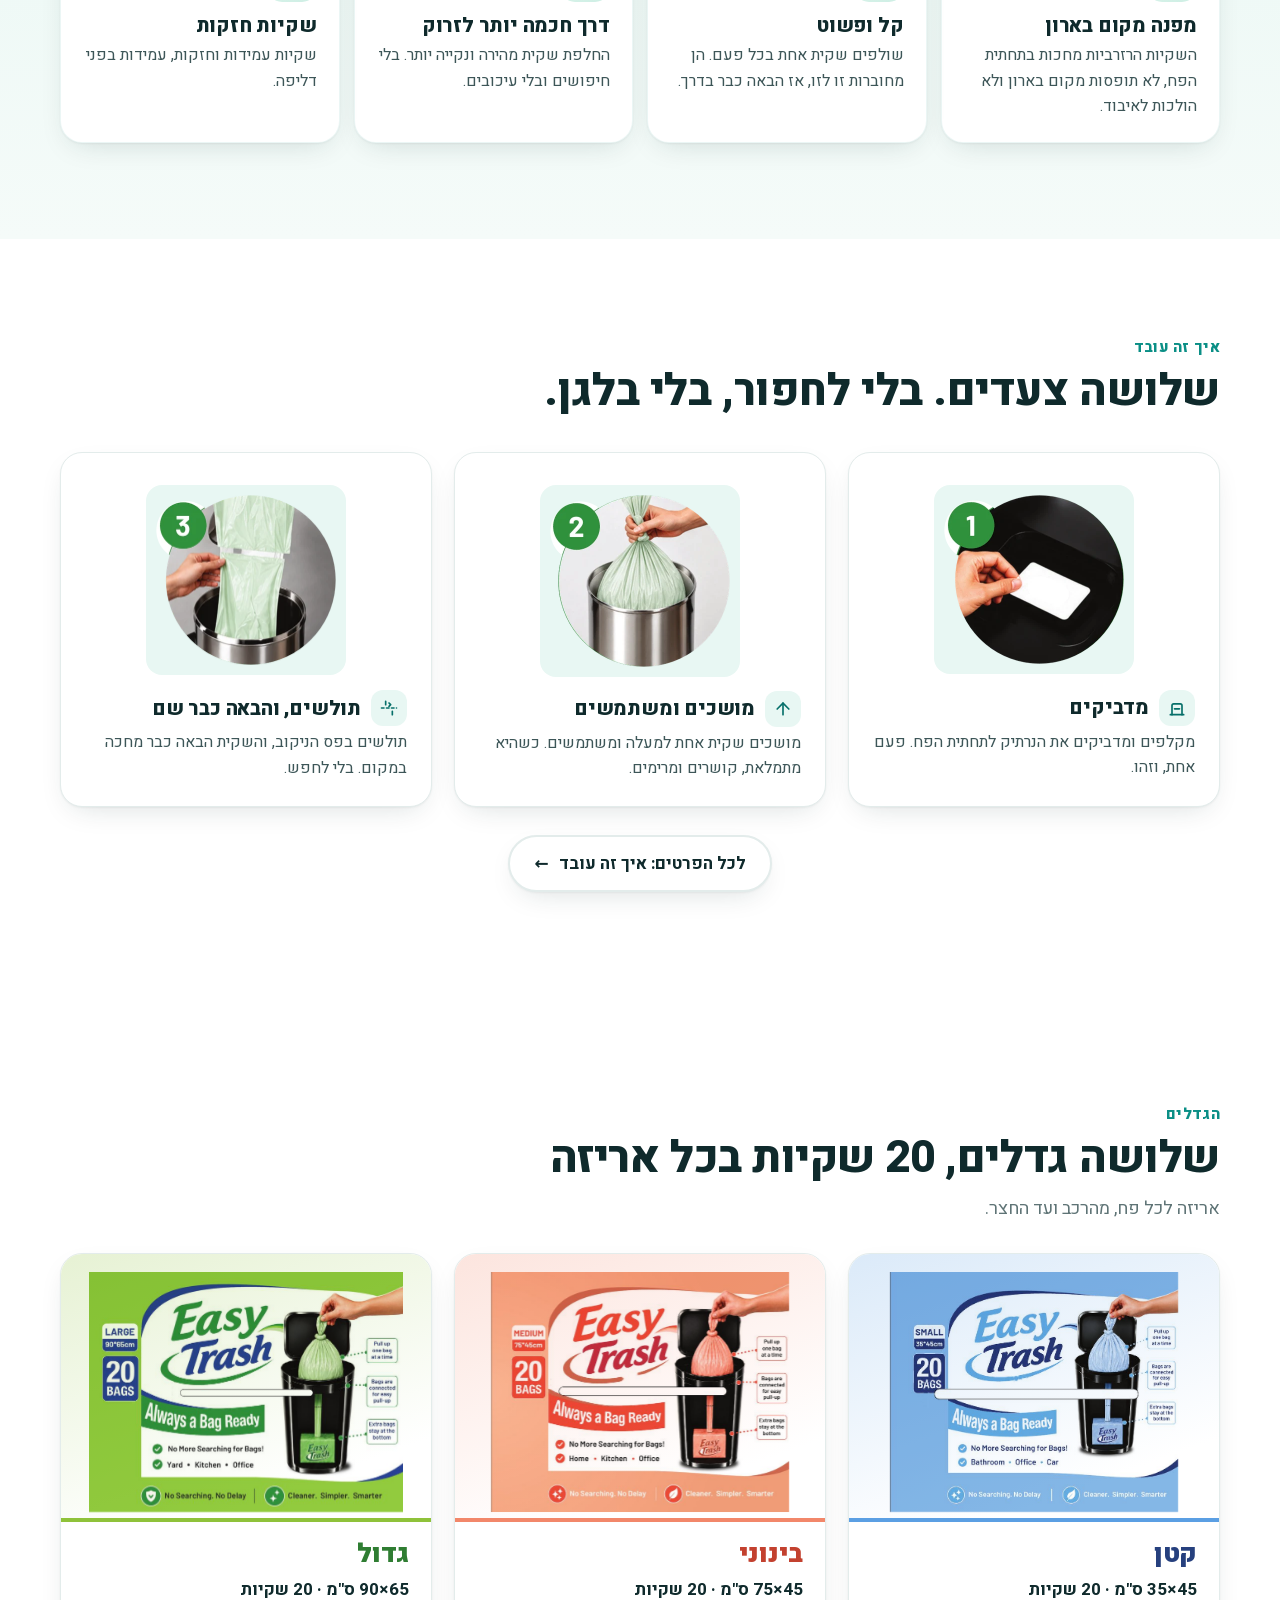
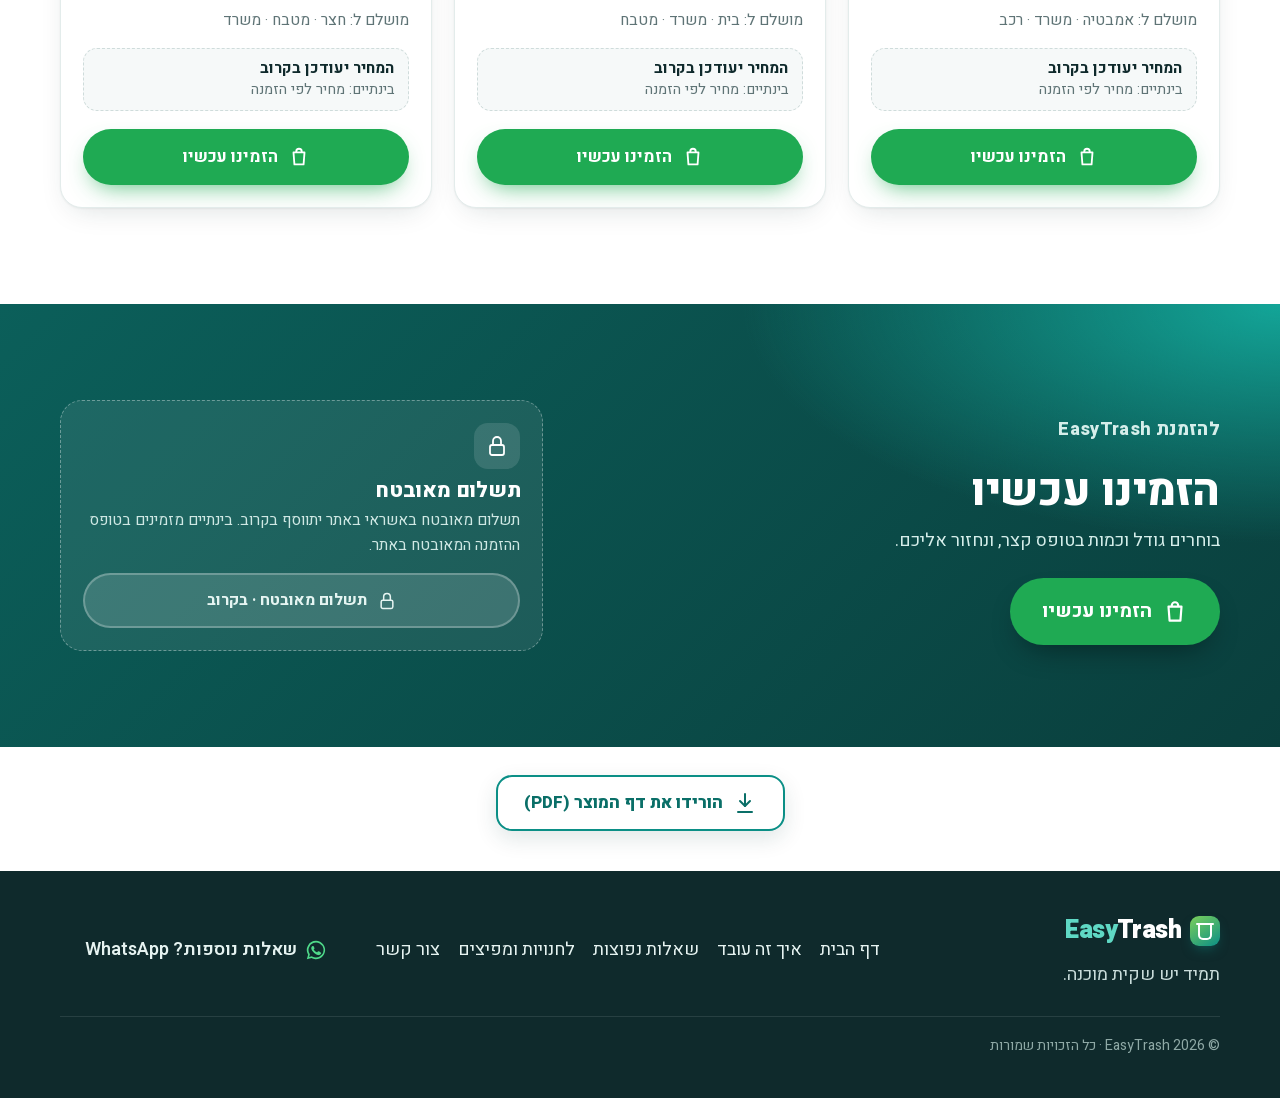
==== commit e78c64db: "Sync from easytrashbag.sites.tab.bot" ====
--- a/index.html
+++ b/index.html
@@ -62,8 +62,8 @@
    <picture class="vid-poster"><source media="(max-width: 700px)" srcset="img/video-poster-tall.webp"><img src="img/video-poster.webp" width="1280" height="720" alt="EasyTrash"></picture>
    <video id="et-video" autoplay muted loop playsinline webkit-playsinline disablepictureinpicture disableremoteplayback preload="auto" aria-label="סרטון EasyTrash"></video>
    <script>(function(){var v=document.getElementById("et-video"),f=v.parentNode,t=window.matchMedia("(max-width: 700px)").matches;v.muted=true;v.defaultMuted=true;v.poster=t?"img/video-poster-tall.webp":"img/video-poster.webp";v.src=f.getAttribute(t?"data-src-tall":"data-src-wide");var p=v.play();if(p&&p.catch)p.catch(function(){});})();</script>
-   <button class="vid-play" type="button" aria-label="הפעלת הסרטון"><svg viewBox="0 0 24 24" aria-hidden="true"><path fill="currentColor" d="M8 5.5v13a1 1 0 0 0 1.5.86l10.4-6.5a1 1 0 0 0 0-1.72L9.5 4.64A1 1 0 0 0 8 5.5Z"/></svg></button>
    <button class="vid-sound" type="button" aria-label="הפעלת סאונד">🔊 לחצו לשמע</button>
+   <button class="vid-fs" type="button" aria-label="צפייה במסך מלא מההתחלה"><svg viewBox="0 0 24 24" width="20" height="20" fill="none" stroke="currentColor" stroke-width="2.6" stroke-linecap="round" stroke-linejoin="round" aria-hidden="true"><path d="M8 3H3v5M16 3h5v5M8 21H3v-5M16 21h5v-5"/></svg></button>
   </div>
  </div>
 </section>
--- a/styles.css
+++ b/styles.css
@@ -399,3 +399,15 @@
 .vid-frame.hook-out .vid-hook{opacity:0;transform:translateX(-50%) translateY(-8px)}
 @media (max-width:700px){.vid-hook{top:14px;font-size:17px;padding:8px 16px}}
 @media (min-width:701px){.vid-sound{top:auto;bottom:16px}}
+
+/* Nov 10 v3: player copied from TrustTrade: round full-screen button in the CENTER, sound pill bottom corner */
+.vid-frame .vid-play{display:none!important}
+.vid-frame{cursor:pointer}
+.vid-fs{position:absolute;left:50%;top:50%;transform:translate(-50%,-50%);z-index:4;display:flex;align-items:center;justify-content:center;width:72px;height:72px;padding:0;color:#fff;background:rgba(0,0,0,.45);border:1.5px solid rgba(255,255,255,.55);border-radius:50%;-webkit-backdrop-filter:blur(6px);backdrop-filter:blur(6px);box-shadow:0 4px 18px rgba(0,0,0,.4);cursor:pointer;transition:background .2s,transform .2s}
+.vid-fs svg{width:30px;height:30px}
+.vid-fs:hover{background:rgba(11,143,134,.92);transform:translate(-50%,-50%) scale(1.08)}
+@media (min-width:701px){.vid-fs{width:104px;height:104px;border-width:2px;background:rgba(0,0,0,.42);box-shadow:0 8px 28px rgba(0,0,0,.45)}.vid-fs svg{width:44px;height:44px}}
+.vid-frame .vid-sound{z-index:4;top:auto;bottom:14px;inset-inline-start:auto;left:14px;right:auto}
+.vid-frame video:fullscreen{object-fit:contain;background:#000}
+.vid-frame video:-webkit-full-screen{object-fit:contain;background:#000}
+.vid-frame.is-fs video::-webkit-media-controls{display:flex!important}
